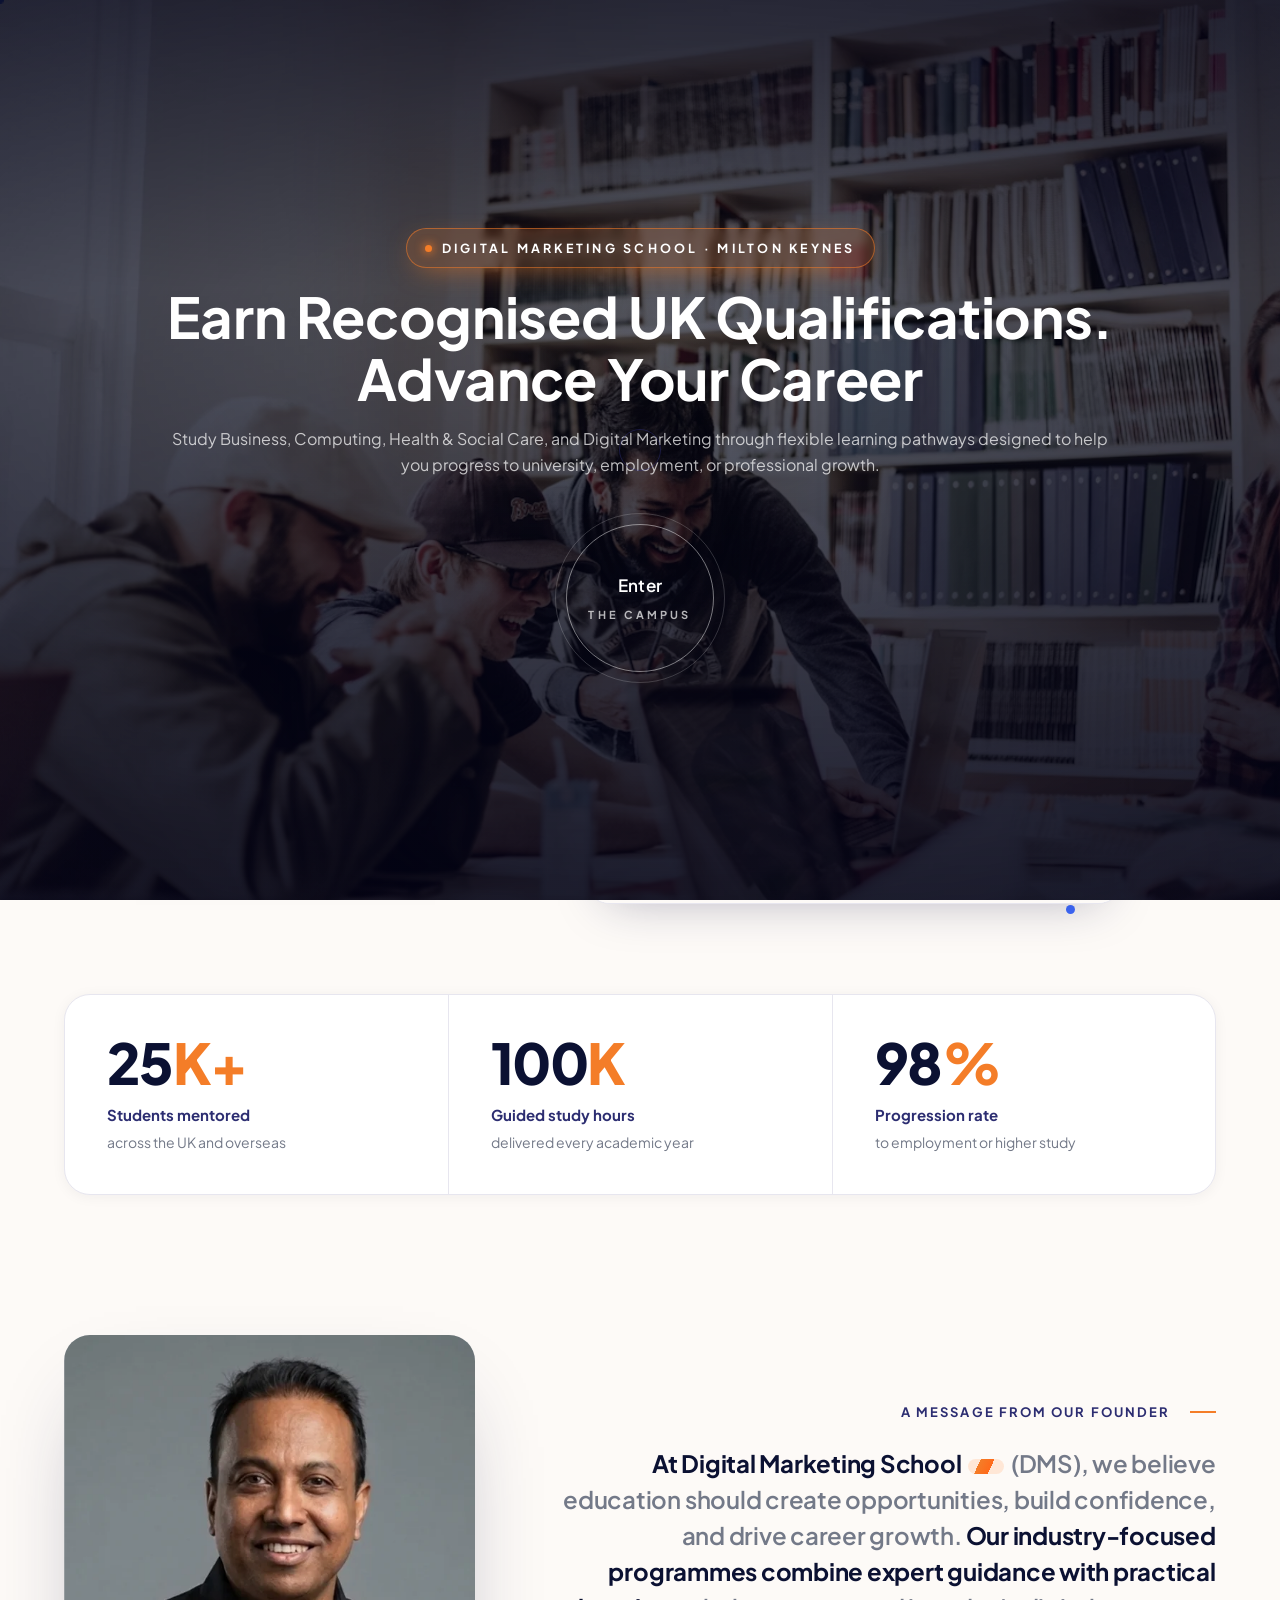
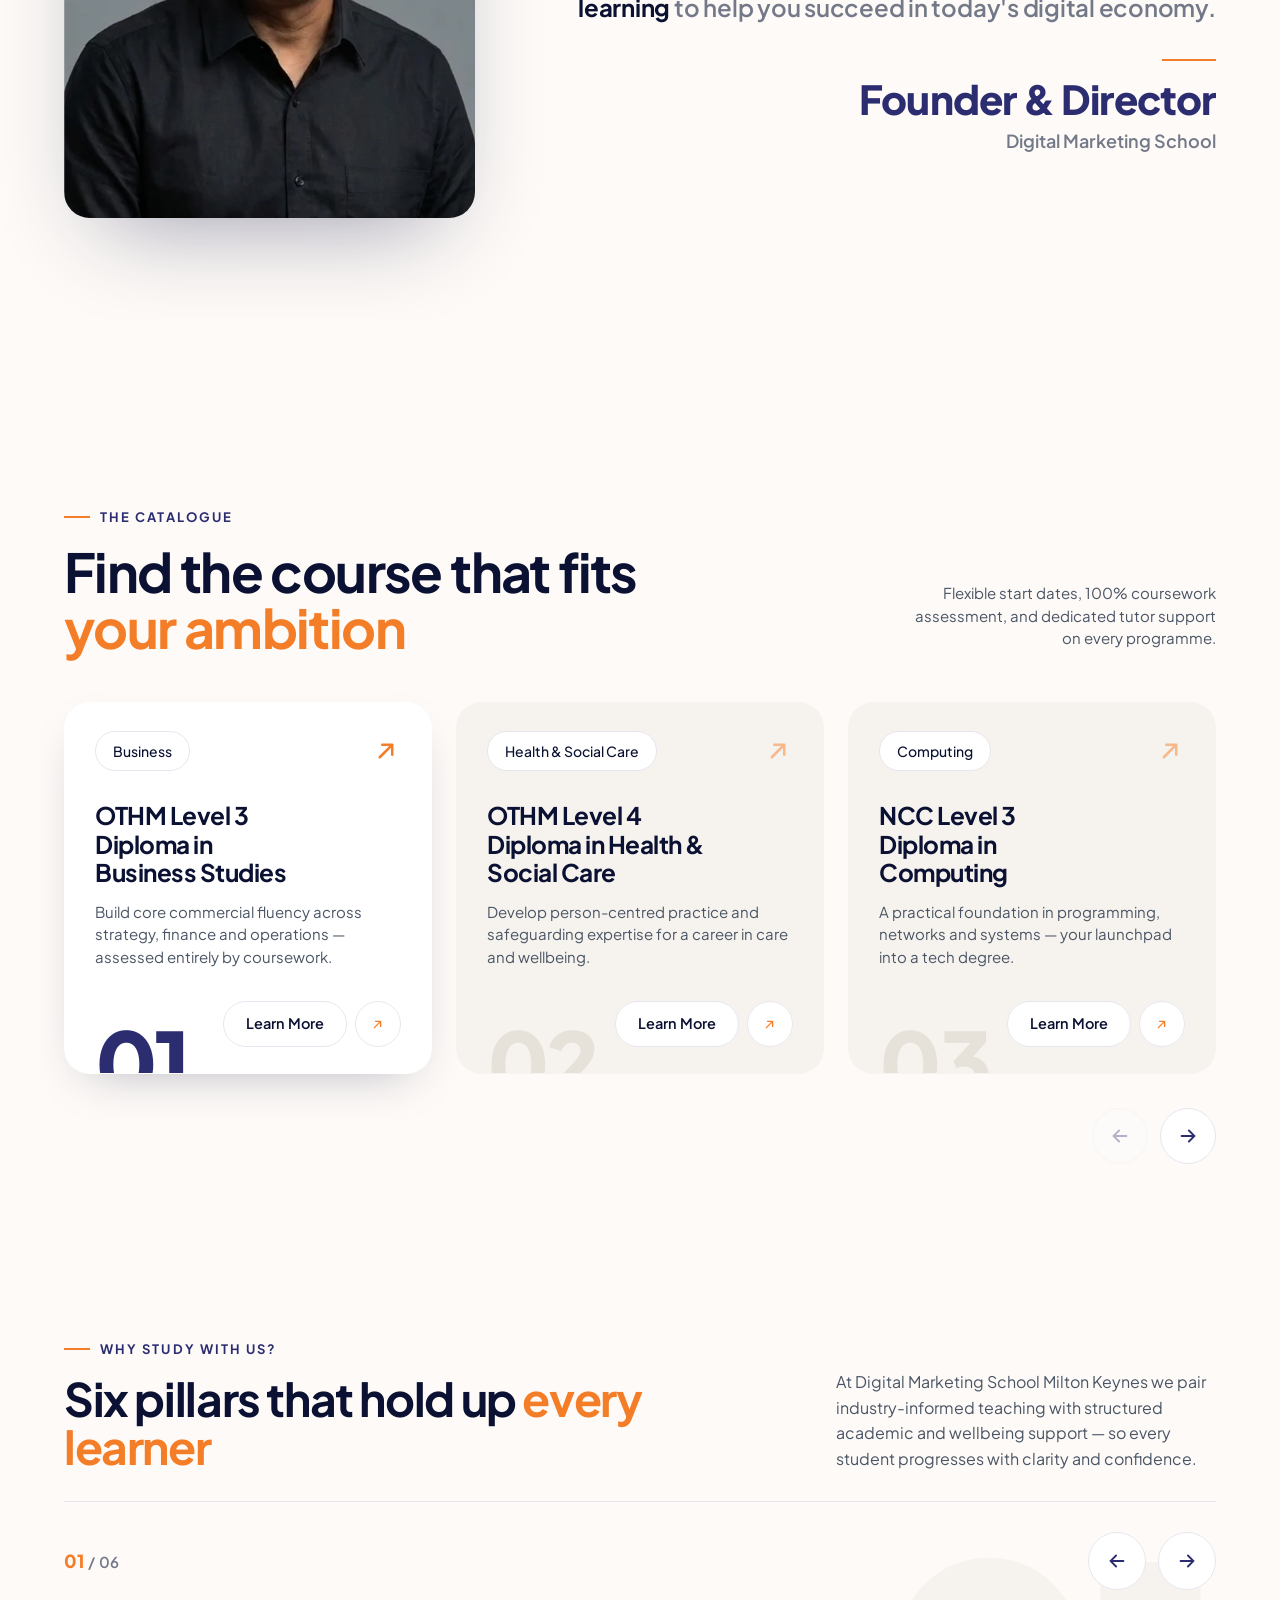
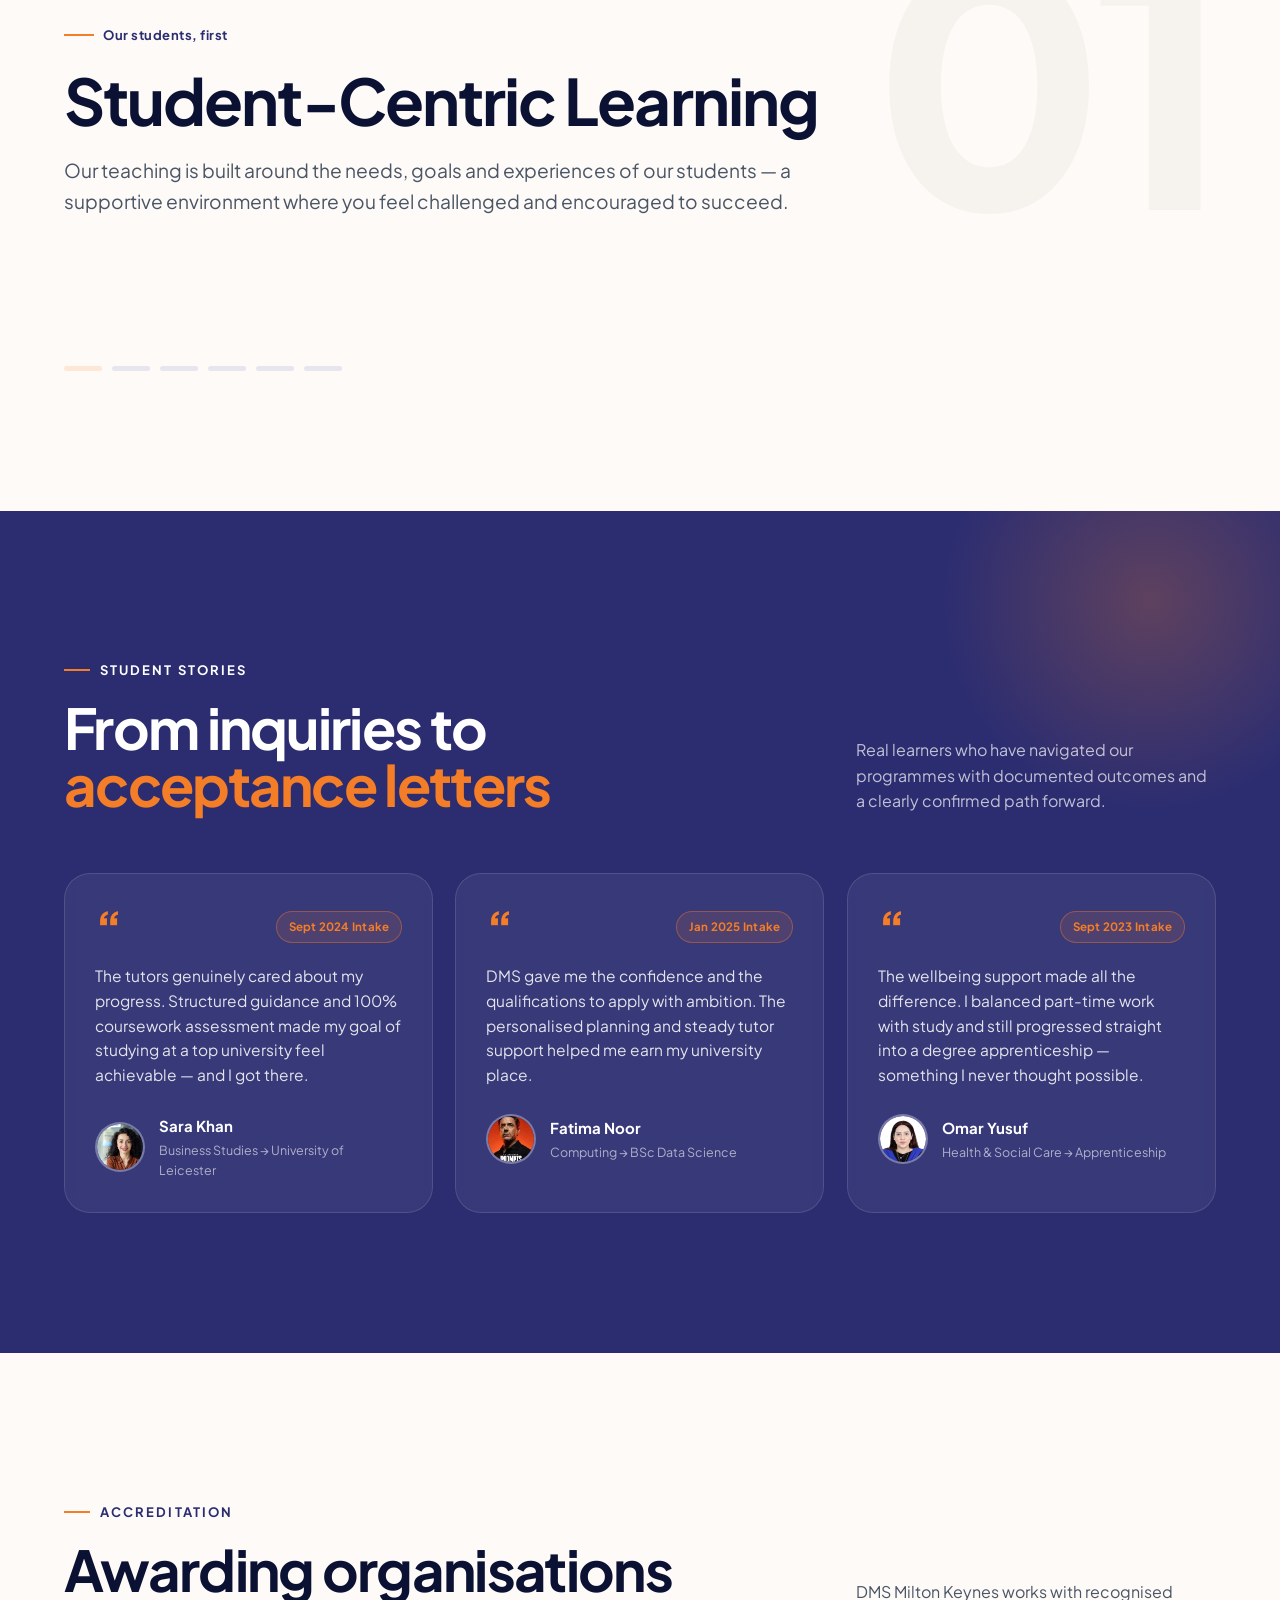
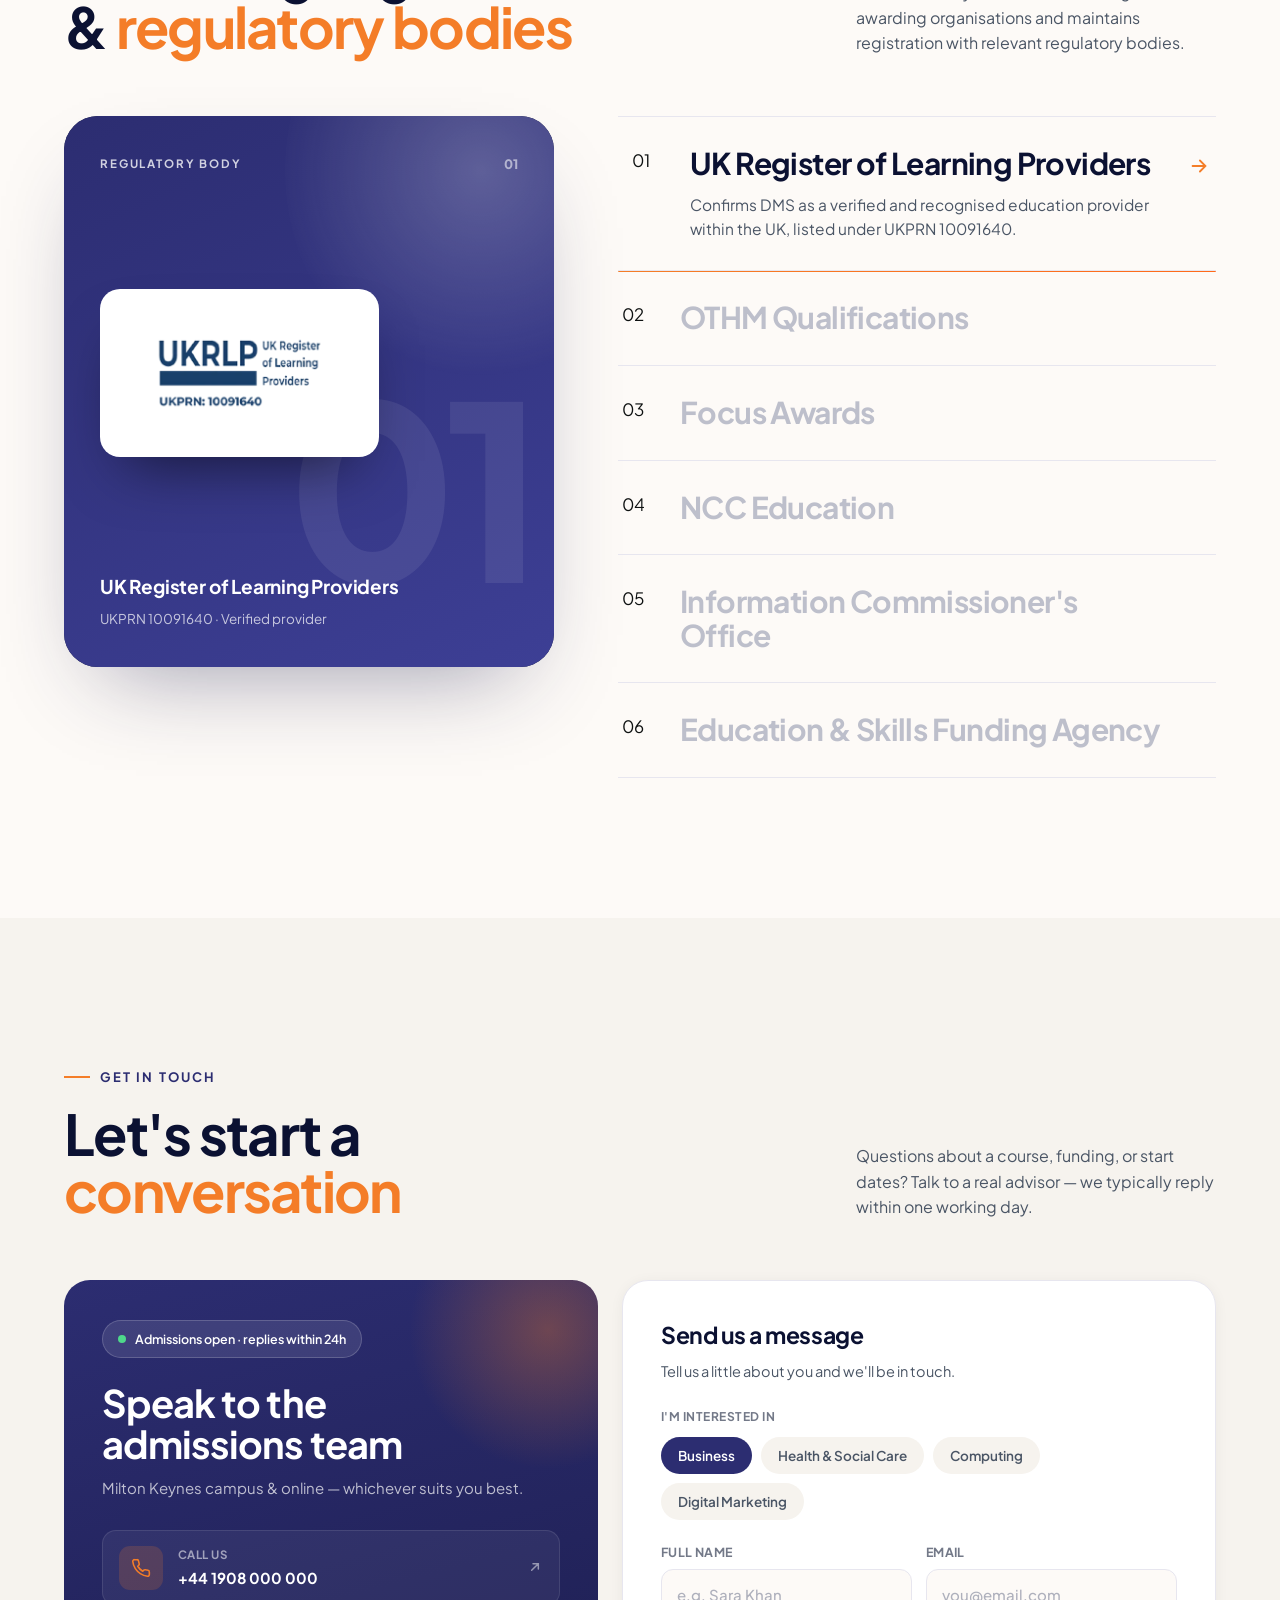
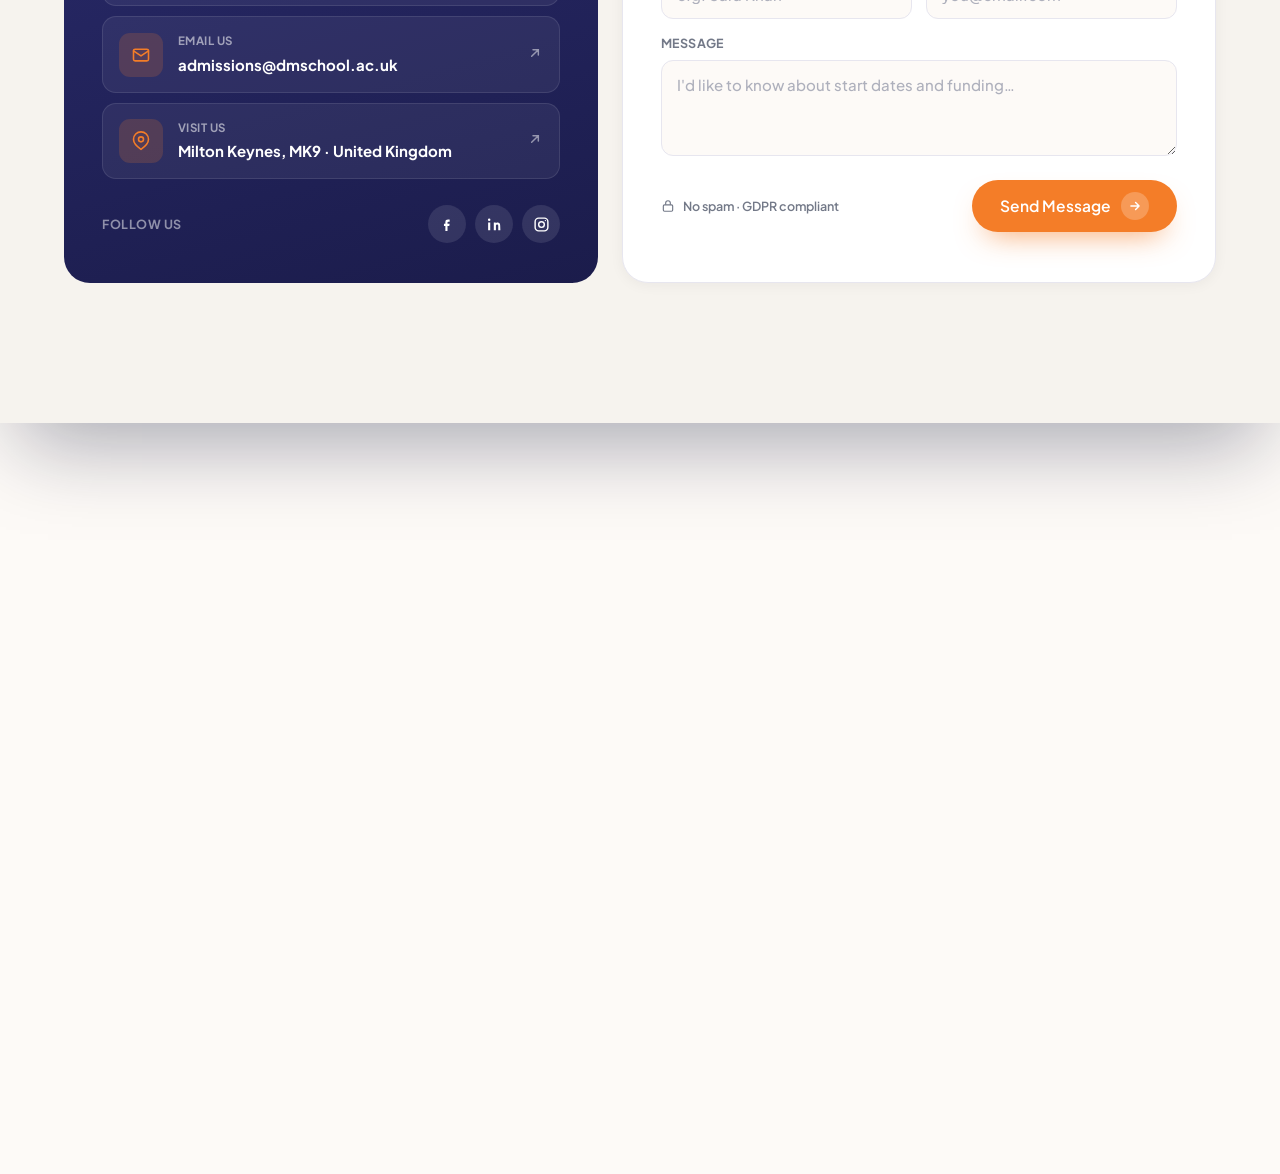
==== index.html @ 69fdca46 "Updated" ====
<!DOCTYPE html>
<html lang="en">
<head>
<meta charset="UTF-8" />
<meta name="viewport" content="width=device-width, initial-scale=1.0" />
<title>Digital Marketing School — Take the Next Step with Confidence</title>
<link rel="preconnect" href="https://fonts.googleapis.com" />
<link rel="preconnect" href="https://fonts.gstatic.com" crossorigin />
<link rel="stylesheet" href="styles.css" />
<link rel="stylesheet" href="sections.css" />
<link rel="stylesheet" href="reveal.css" />
<link rel="stylesheet" href="apply-modal.css" />
<script>
  /* Gate above-fold text so it doesn't flash before reveal.js wraps it */
  document.documentElement.classList.add('pre-anim');
  addEventListener('DOMContentLoaded', function () {
    setTimeout(function () { document.documentElement.classList.remove('pre-anim'); }, 2500);
  });
</script>
<!-- Resources referenced in JS (image-slot reads src via getAttribute) — lifted for the offline bundler -->
<meta name="ext-resource-dependency" content="assets/fig/photo-why.png" data-resource-id="photoWhy" />
<meta name="ext-resource-dependency" content="assets/fig/photo-testimonial.png" data-resource-id="photoTesti" />
<style>
  :root {
    --hero-img: url('assets/fig/photo-why.png');
    --ribbon-img: url('assets/fig/photo-course.png');
  }
</style>
</head>
<body>

<!-- ===================== INTRO GATE ===================== -->
<div id="gate">
  <video class="gate-video" id="gate-video" autoplay muted loop playsinline preload="auto" poster="assets/fig/photo-why.png">
    <source src="assets/hero-bg.mp4" type="video/mp4" />
  </video>
  <div class="gate-veil"></div>
  <div class="gate-inner">
    <div class="gate-kicker">Digital Marketing School · Milton Keynes</div>
    <h1 class="gate-title">Earn Recognised UK Qualifications.<br />Advance Your Career</h1>
    <p class="gate-sub">Study Business, Computing, Health &amp; Social Care, and Digital Marketing through flexible learning pathways designed to help you progress to university, employment, or professional growth.</p>
    <div class="gate-enter" id="gate-enter" data-cursor="Enter" data-cursor-variant="light">
      <div class="gate-ring"></div>
      <span>Enter<small>The Campus</small></span>
    </div>
  </div>
</div>

<!-- ===================== NAV ===================== -->
<nav class="nav">
  <div class="wrap nav-inner">
  <a class="brand" href="#top">
    <img class="brand-logo" src="assets/dms-logo.png" alt="Digital Marketing School" />
  </a>
  <div class="nav-links">
    <a class="nav-flip" href="#programmes"><span data-text="Study at DMS">Study at DMS</span></a>
    <a class="nav-flip" href="#why"><span data-text="Life at DMS">Life at DMS</span></a>
    <a class="nav-flip" href="#about"><span data-text="About Us">About Us</span></a>
    <a class="nav-flip" href="#get-in-touch"><span data-text="Contact">Contact</span></a>
    <div class="nav-more">
      <button class="nav-more-btn" id="nav-more-btn" aria-haspopup="true" aria-expanded="false">More <svg class="nm-chev" width="14" height="14" viewBox="0 0 24 24" fill="none" stroke="currentColor" stroke-width="2.2" stroke-linecap="round" stroke-linejoin="round"><path d="M6 9l6 6 6-6"/></svg></button>
      <div class="nav-dropdown" role="menu">
        <a href="#" role="menuitem">Blogs <span class="nd-arrow"><svg width="15" height="15" viewBox="0 0 24 24" fill="none" stroke="currentColor" stroke-width="2.2" stroke-linecap="round"><path d="M7 17 17 7M9 7h8v8"/></svg></span></a>
        <a href="#" role="menuitem">Alumni <span class="nd-arrow"><svg width="15" height="15" viewBox="0 0 24 24" fill="none" stroke="currentColor" stroke-width="2.2" stroke-linecap="round"><path d="M7 17 17 7M9 7h8v8"/></svg></span></a>
        <a href="#" role="menuitem">Events <span class="nd-arrow"><svg width="15" height="15" viewBox="0 0 24 24" fill="none" stroke="currentColor" stroke-width="2.2" stroke-linecap="round"><path d="M7 17 17 7M9 7h8v8"/></svg></span></a>
        <div class="nd-sep"></div>
        <a href="#" role="menuitem">Staff Portal <span class="nd-arrow"><svg width="15" height="15" viewBox="0 0 24 24" fill="none" stroke="currentColor" stroke-width="2.2" stroke-linecap="round"><path d="M7 17 17 7M9 7h8v8"/></svg></span></a>
        <a href="#" role="menuitem">Student Portal <span class="nd-arrow"><svg width="15" height="15" viewBox="0 0 24 24" fill="none" stroke="currentColor" stroke-width="2.2" stroke-linecap="round"><path d="M7 17 17 7M9 7h8v8"/></svg></span></a>
      </div>
    </div>
  </div>
  <div class="nav-right">
    <a class="nav-search" href="#" aria-label="Search" id="nav-search">
      <svg width="18" height="18" viewBox="0 0 24 24" fill="none" stroke="currentColor" stroke-width="2" stroke-linecap="round"><circle cx="11" cy="11" r="7"/><path d="M21 21l-4.3-4.3"/></svg>
    </a>
    <button type="button" class="btn nav-cta" id="open-apply" data-cursor="Apply" data-cursor-variant="orange"><span>Apply / Enquire</span></button>
  </div>
  </div>
</nav>

<!-- ===================== PAGE (lifts to reveal footer) ===================== -->
<div class="page-main" id="page-main">

<!-- ===================== HERO ===================== -->
<header class="hero" id="top">
  <div class="hero-bg" aria-hidden="true"></div>
  <div class="hero-bg-word">DMS</div>
  <div class="hero-dots">
    <i style="left:6%;top:18%;background:#F47D28"></i>
    <i style="left:14%;top:62%;background:#CECEFF"></i>
    <i style="left:48%;top:8%;background:#48D18A"></i>
    <i style="right:40%;top:74%;background:#EA3F48"></i>
    <i style="right:8%;top:30%;background:#F47D28"></i>
    <i style="right:18%;top:88%;background:#3F6BFF"></i>
    <i style="left:30%;top:40%;background:#AD40ED"></i>
  </div>
  <div class="wrap hero-grid">
    <!-- LEFT: media -->
    <div class="hero-visual reveal">
      <div class="hero-photo">
        <image-slot id="hero-photo" shape="rect" fit="cover" src="assets/fig/photo-why.png" placeholder="Drop a campus photo"></image-slot>
      </div>
      <div class="hero-float">
        <div class="hf-ic">£</div>
        <div><b>£23.6M</b><small>funded learning delivered</small></div>
      </div>
      <div class="hero-ribbon"></div>
      <div class="hero-rating">
        <div class="avatars">
          <i style="background-image:url('assets/fig/photo-testimonial.png')"></i>
          <i style="background:linear-gradient(135deg,#2C2D71,#5b5cc4)"></i>
          <i style="background:linear-gradient(135deg,#F47D28,#ffb27a)"></i>
          <i style="background:linear-gradient(135deg,#48D18A,#9be8c2)"></i>
        </div>
        <div class="divider"></div>
        <div>
          <div><span class="r-num">4.8</span> <span class="stars">★★★★★</span></div>
          <div class="r-sub">verified feedback on reviewhub.com</div>
        </div>
      </div>
    </div>

    <!-- RIGHT: content + multi-step lead capture -->
    <div class="hero-copy">
      <div class="hero-badge reveal">
        <span class="hb-pill">UKPRN 10091640</span>
        <span>UK Registered Provider · <b>OTHM &amp; NCC accredited</b></span>
      </div>
      <h1 class="reveal d1">Your <span class="hl-orange">Career Growth</span><br />&amp; Professional Success.</h1>
      <p class="hero-sub reveal d2">Tell us where you want to go — we'll build your route and send a tailored prospectus in under a minute.</p>

      <div class="lead reveal d3" id="lead">
        <div class="lead-head">
          <div class="lead-head-row">
            <span class="lead-eyebrow" id="lead-eyebrow">Start your application</span>
            <span class="lead-count"><b id="lead-cur">01</b> / 03</span>
          </div>
          <div class="lead-bar"><i id="lead-bar-fill"></i></div>
          <h3 class="lead-title" id="lead-title">What would you like to study?</h3>
        </div>

        <div class="lead-body">
          <!-- STEP 1 — interest -->
          <div class="lead-step active" data-step="0">
            <button class="lead-opt" data-value="Business Studies" data-cursor="Select"><span class="lo-label">Business Studies</span><span class="lo-arrow"><svg width="22" height="22" viewBox="0 0 24 24" fill="none" stroke="currentColor" stroke-width="2" stroke-linecap="round"><path d="M5 12h14M13 6l6 6-6 6"/></svg></span></button>
            <button class="lead-opt" data-value="Health &amp; Social Care" data-cursor="Select"><span class="lo-label">Health &amp; Social Care</span><span class="lo-arrow"><svg width="22" height="22" viewBox="0 0 24 24" fill="none" stroke="currentColor" stroke-width="2" stroke-linecap="round"><path d="M5 12h14M13 6l6 6-6 6"/></svg></span></button>
            <button class="lead-opt" data-value="Computing" data-cursor="Select"><span class="lo-label">Computing</span><span class="lo-arrow"><svg width="22" height="22" viewBox="0 0 24 24" fill="none" stroke="currentColor" stroke-width="2" stroke-linecap="round"><path d="M5 12h14M13 6l6 6-6 6"/></svg></span></button>
            <button class="lead-opt" data-value="Digital Marketing" data-cursor="Select"><span class="lo-label">Digital Marketing</span><span class="lo-arrow"><svg width="22" height="22" viewBox="0 0 24 24" fill="none" stroke="currentColor" stroke-width="2" stroke-linecap="round"><path d="M5 12h14M13 6l6 6-6 6"/></svg></span></button>
          </div>

          <!-- STEP 2 — level -->
          <div class="lead-step" data-step="1">
            <button class="lead-opt" data-value="Level 3 — Foundation" data-cursor="Select"><span class="lo-label">Level 3 <em>· Foundation</em></span><span class="lo-arrow"><svg width="22" height="22" viewBox="0 0 24 24" fill="none" stroke="currentColor" stroke-width="2" stroke-linecap="round"><path d="M5 12h14M13 6l6 6-6 6"/></svg></span></button>
            <button class="lead-opt" data-value="Level 4 — Certificate" data-cursor="Select"><span class="lo-label">Level 4 <em>· Certificate</em></span><span class="lo-arrow"><svg width="22" height="22" viewBox="0 0 24 24" fill="none" stroke="currentColor" stroke-width="2" stroke-linecap="round"><path d="M5 12h14M13 6l6 6-6 6"/></svg></span></button>
            <button class="lead-opt" data-value="Level 5 — Diploma" data-cursor="Select"><span class="lo-label">Level 5 <em>· Diploma</em></span><span class="lo-arrow"><svg width="22" height="22" viewBox="0 0 24 24" fill="none" stroke="currentColor" stroke-width="2" stroke-linecap="round"><path d="M5 12h14M13 6l6 6-6 6"/></svg></span></button>
            <button class="lead-opt" data-value="Not sure yet" data-cursor="Select"><span class="lo-label">Help me decide</span><span class="lo-arrow"><svg width="22" height="22" viewBox="0 0 24 24" fill="none" stroke="currentColor" stroke-width="2" stroke-linecap="round"><path d="M5 12h14M13 6l6 6-6 6"/></svg></span></button>
          </div>

          <!-- STEP 3 — details -->
          <div class="lead-step" data-step="2">
            <div class="lead-field">
              <label for="lead-name">Full name</label>
              <input id="lead-name" type="text" autocomplete="name" placeholder="e.g. Sara Khan" data-cursor="Type" />
            </div>
            <div class="lead-field">
              <label for="lead-email">Email address</label>
              <input id="lead-email" type="email" autocomplete="email" placeholder="you@email.com" data-cursor="Type" />
              <span class="lead-error" id="lead-error">Please enter a valid email address.</span>
            </div>
            <button class="btn btn-primary lead-submit" id="lead-submit" data-cursor="Send" data-cursor-variant="orange"><span>Get my prospectus <i class="btn-arrow"><svg width="14" height="14" viewBox="0 0 24 24" fill="none" stroke="currentColor" stroke-width="2.4" stroke-linecap="round" stroke-linejoin="round"><path d="M5 12h14M13 6l6 6-6 6"/></svg></i></span></button>
          </div>

          <!-- SUCCESS -->
          <div class="lead-step lead-done" data-step="3">
            <div class="lead-check"><svg width="30" height="30" viewBox="0 0 24 24" fill="none" stroke="currentColor" stroke-width="2.6" stroke-linecap="round" stroke-linejoin="round"><path d="M20 6 9 17l-5-5"/></svg></div>
            <h4>You're all set, <span id="lead-name-out">there</span>.</h4>
            <p id="lead-summary">Your prospectus is on its way. An admissions advisor will be in touch shortly.</p>
            <button class="lead-restart" id="lead-restart" data-cursor="Restart"><svg width="15" height="15" viewBox="0 0 24 24" fill="none" stroke="currentColor" stroke-width="2.2" stroke-linecap="round"><path d="M3 12a9 9 0 1 0 3-6.7M3 4v4h4"/></svg> Start over</button>
          </div>
        </div>

        <div class="lead-foot">
          <button class="lead-back" id="lead-back" data-cursor="Back"><svg width="15" height="15" viewBox="0 0 24 24" fill="none" stroke="currentColor" stroke-width="2.2" stroke-linecap="round"><path d="M19 12H5M11 6l-6 6 6 6"/></svg> Back</button>
          <span class="lead-trust"><svg width="13" height="13" viewBox="0 0 24 24" fill="none" stroke="currentColor" stroke-width="2"><rect x="4" y="10" width="16" height="11" rx="2"/><path d="M8 10V7a4 4 0 0 1 8 0v3"/></svg> No spam · GDPR compliant</span>
        </div>
      </div>
    </div>
  </div>
</header>

<!-- ===================== STATS ===================== -->
<section class="stats wrap">
  <div class="stats-inner reveal">
    <div class="stat">
      <div class="s-num">25<em>K+</em></div>
      <div class="s-label">Students mentored</div>
      <div class="s-desc">across the UK and overseas</div>
    </div>
    <div class="stat">
      <div class="s-num">100<em>K</em></div>
      <div class="s-label">Guided study hours</div>
      <div class="s-desc">delivered every academic year</div>
    </div>
    <div class="stat">
      <div class="s-num">98<em>%</em></div>
      <div class="s-label">Progression rate</div>
      <div class="s-desc">to employment or higher study</div>
    </div>
  </div>
</section>

<!-- ===================== FOUNDER ===================== -->
<section class="section founder" id="founder">
  <div class="wrap founder-grid">
    <div class="founder-media reveal">
      <div class="founder-photo">
        <image-slot id="founder-photo" shape="rect" fit="cover" placeholder="Drop founder photo"></image-slot>
      </div>
    </div>
    <div class="founder-copy">
      <div class="eyebrow reveal">A message from our founder</div>
      <p class="founder-quote reveal d1">At Digital Marketing School <span class="fq-ribbon" aria-hidden="true"></span> <span class="fq-mute">(DMS), we believe education should create opportunities, build confidence, and drive career growth.</span> Our industry-focused programmes combine expert guidance with practical learning <span class="fq-mute">to help you succeed in today's digital economy.</span></p>
      <div class="founder-sign reveal d2">
        <span class="fs-name">Founder &amp; Director</span>
        <span class="fs-org">Digital Marketing School</span>
      </div>
    </div>
  </div>
</section>

<!-- ===================== COURSES (was Our Advantages) ===================== -->
<section class="section advantages" id="programmes">
  <div class="wrap">
    <div class="adv-head reveal">
      <div>
        <div class="eyebrow">The Catalogue</div>
        <h2>Find the course that fits <em>your ambition</em></h2>
      </div>
      <p class="adv-sub">Flexible start dates, 100% coursework assessment, and dedicated tutor support on every programme.</p>
    </div>

    <div class="adv-viewport">
      <div class="adv-track" id="adv-track">
        <article class="adv-card featured" data-cursor="Explore">
          <div class="adv-top">
            <span class="adv-tag">Business</span>
            <span class="adv-arrow-tr"><svg width="30" height="30" viewBox="0 0 24 24" fill="none" stroke="currentColor" stroke-width="2" stroke-linecap="round" stroke-linejoin="round"><path d="M7 17 17 7M9 7h8v8"/></svg></span>
          </div>
          <h3 class="adv-title">OTHM Level 3 Diploma in Business Studies</h3>
          <p class="adv-desc">Build core commercial fluency across strategy, finance and operations — assessed entirely by coursework.</p>
          <div class="adv-bottom">
            <span class="adv-num">01</span>
            <a class="adv-btn" href="#"><span class="adv-btn-label">Learn More</span><span class="adv-btn-ic"><svg width="15" height="15" viewBox="0 0 24 24" fill="none" stroke="currentColor" stroke-width="2.2" stroke-linecap="round" stroke-linejoin="round"><path d="M7 17 17 7M9 7h8v8"/></svg></span></a>
          </div>
        </article>

        <article class="adv-card" data-cursor="Explore">
          <div class="adv-top">
            <span class="adv-tag">Health &amp; Social Care</span>
            <span class="adv-arrow-tr"><svg width="30" height="30" viewBox="0 0 24 24" fill="none" stroke="currentColor" stroke-width="2" stroke-linecap="round" stroke-linejoin="round"><path d="M7 17 17 7M9 7h8v8"/></svg></span>
          </div>
          <h3 class="adv-title">OTHM Level 4 Diploma in Health &amp; Social Care</h3>
          <p class="adv-desc">Develop person-centred practice and safeguarding expertise for a career in care and wellbeing.</p>
          <div class="adv-bottom">
            <span class="adv-num">02</span>
            <a class="adv-btn" href="#"><span class="adv-btn-label">Learn More</span><span class="adv-btn-ic"><svg width="15" height="15" viewBox="0 0 24 24" fill="none" stroke="currentColor" stroke-width="2.2" stroke-linecap="round" stroke-linejoin="round"><path d="M7 17 17 7M9 7h8v8"/></svg></span></a>
          </div>
        </article>

        <article class="adv-card" data-cursor="Explore">
          <div class="adv-top">
            <span class="adv-tag">Computing</span>
            <span class="adv-arrow-tr"><svg width="30" height="30" viewBox="0 0 24 24" fill="none" stroke="currentColor" stroke-width="2" stroke-linecap="round" stroke-linejoin="round"><path d="M7 17 17 7M9 7h8v8"/></svg></span>
          </div>
          <h3 class="adv-title">NCC Level 3 Diploma in Computing</h3>
          <p class="adv-desc">A practical foundation in programming, networks and systems — your launchpad into a tech degree.</p>
          <div class="adv-bottom">
            <span class="adv-num">03</span>
            <a class="adv-btn" href="#"><span class="adv-btn-label">Learn More</span><span class="adv-btn-ic"><svg width="15" height="15" viewBox="0 0 24 24" fill="none" stroke="currentColor" stroke-width="2.2" stroke-linecap="round" stroke-linejoin="round"><path d="M7 17 17 7M9 7h8v8"/></svg></span></a>
          </div>
        </article>

        <article class="adv-card" data-cursor="Explore">
          <div class="adv-top">
            <span class="adv-tag">Digital Marketing</span>
            <span class="adv-arrow-tr"><svg width="30" height="30" viewBox="0 0 24 24" fill="none" stroke="currentColor" stroke-width="2" stroke-linecap="round" stroke-linejoin="round"><path d="M7 17 17 7M9 7h8v8"/></svg></span>
          </div>
          <h3 class="adv-title">OTHM Level 4 Diploma in Digital Marketing</h3>
          <p class="adv-desc">Master modern marketing — SEO, social, analytics and campaigns that convert and grow brands.</p>
          <div class="adv-bottom">
            <span class="adv-num">04</span>
            <a class="adv-btn" href="#"><span class="adv-btn-label">Learn More</span><span class="adv-btn-ic"><svg width="15" height="15" viewBox="0 0 24 24" fill="none" stroke="currentColor" stroke-width="2.2" stroke-linecap="round" stroke-linejoin="round"><path d="M7 17 17 7M9 7h8v8"/></svg></span></a>
          </div>
        </article>

        <article class="adv-card" data-cursor="Explore">
          <div class="adv-top">
            <span class="adv-tag">Business</span>
            <span class="adv-arrow-tr"><svg width="30" height="30" viewBox="0 0 24 24" fill="none" stroke="currentColor" stroke-width="2" stroke-linecap="round" stroke-linejoin="round"><path d="M7 17 17 7M9 7h8v8"/></svg></span>
          </div>
          <h3 class="adv-title">OTHM Level 5 Diploma in Business Management</h3>
          <p class="adv-desc">Step up to leadership — strategy, operations and people management for senior roles.</p>
          <div class="adv-bottom">
            <span class="adv-num">05</span>
            <a class="adv-btn" href="#"><span class="adv-btn-label">Learn More</span><span class="adv-btn-ic"><svg width="15" height="15" viewBox="0 0 24 24" fill="none" stroke="currentColor" stroke-width="2.2" stroke-linecap="round" stroke-linejoin="round"><path d="M7 17 17 7M9 7h8v8"/></svg></span></a>
          </div>
        </article>
      </div>
    </div>

    <div class="adv-nav reveal">
      <button class="adv-navbtn" id="adv-prev" aria-label="Previous courses" data-cursor="Prev" disabled><svg width="22" height="22" viewBox="0 0 24 24" fill="none" stroke="currentColor" stroke-width="2" stroke-linecap="round"><path d="M19 12H5M11 6l-6 6 6 6"/></svg></button>
      <button class="adv-navbtn" id="adv-next" aria-label="More courses" data-cursor="Next"><svg width="22" height="22" viewBox="0 0 24 24" fill="none" stroke="currentColor" stroke-width="2" stroke-linecap="round"><path d="M5 12h14M13 6l6 6-6 6"/></svg></button>
    </div>
  </div>
</section>

<!-- ===================== WHY (testimonial-style slider) ===================== -->
<section class="section why" id="why">
  <div class="wrap">
    <div class="why-head reveal">
      <div>
        <div class="eyebrow">Why Study With Us?</div>
        <h2>Six pillars that hold up <em>every learner</em></h2>
      </div>
      <p>At Digital Marketing School Milton Keynes we pair industry-informed teaching with structured academic and wellbeing support — so every student progresses with clarity and confidence.</p>
    </div>

    <div class="why-stage reveal" id="why-stage" tabindex="0">
      <span class="why-bg-no" id="why-bg-no" aria-hidden="true">01</span>

      <div class="why-stage-top">
        <span class="why-count"><b id="why-cur">01</b> <i>/ 06</i></span>
        <div class="why-nav">
          <button class="why-arrow" id="why-prev" aria-label="Previous" data-cursor="Prev"><svg width="22" height="22" viewBox="0 0 24 24" fill="none" stroke="currentColor" stroke-width="2" stroke-linecap="round"><path d="M19 12H5M11 6l-6 6 6 6"/></svg></button>
          <button class="why-arrow" id="why-next" aria-label="Next" data-cursor="Next"><svg width="22" height="22" viewBox="0 0 24 24" fill="none" stroke="currentColor" stroke-width="2" stroke-linecap="round"><path d="M5 12h14M13 6l6 6-6 6"/></svg></button>
        </div>
      </div>

      <div class="why-slides" id="why-slides">
        <article class="why-slide active" data-i="0">
          <span class="ws-tag">Our students, first</span>
          <h3 class="ws-quote">Student-Centric Learning</h3>
          <p class="ws-text">Our teaching is built around the needs, goals and experiences of our students — a supportive environment where you feel challenged and encouraged to succeed.</p>
        </article>
        <article class="why-slide" data-i="1">
          <span class="ws-tag">Built around your life</span>
          <h3 class="ws-quote">Flexible &amp; Accessible Education</h3>
          <p class="ws-text">We know students balance study with work, family and other commitments. Flexible learning options and personalised support help you keep moving forward.</p>
        </article>
        <article class="why-slide" data-i="2">
          <span class="ws-tag">Always supported</span>
          <h3 class="ws-quote">Dedicated Support &amp; Wellbeing</h3>
          <p class="ws-text">Comprehensive academic, pastoral and professional support runs through the whole student lifecycle — from your first enquiry to progression.</p>
        </article>
        <article class="why-slide" data-i="3">
          <span class="ws-tag">Industry-relevant</span>
          <h3 class="ws-quote">Market-Oriented Curriculum</h3>
          <p class="ws-text">Courses are designed to reflect current market needs, helping you develop relevant knowledge and practical, job-ready skills employers value.</p>
        </article>
        <article class="why-slide" data-i="4">
          <span class="ws-tag">Job-ready</span>
          <h3 class="ws-quote">Career-Focused Curriculum</h3>
          <p class="ws-text">Everything we teach supports progression into real-world roles — so you feel confident and genuinely prepared for the opportunities ahead.</p>
        </article>
        <article class="why-slide" data-i="5">
          <span class="ws-tag">One-to-one</span>
          <h3 class="ws-quote">Personalised &amp; Holistic Learning</h3>
          <p class="ws-text">Lecturers take time to understand your goals, strengths and learning needs — providing tailored feedback and one-to-one guidance throughout.</p>
        </article>
      </div>

      <div class="why-dots" id="why-dots">
        <button class="why-dot active" data-i="0" aria-label="Pillar 1" data-cursor="Go"></button>
        <button class="why-dot" data-i="1" aria-label="Pillar 2" data-cursor="Go"></button>
        <button class="why-dot" data-i="2" aria-label="Pillar 3" data-cursor="Go"></button>
        <button class="why-dot" data-i="3" aria-label="Pillar 4" data-cursor="Go"></button>
        <button class="why-dot" data-i="4" aria-label="Pillar 5" data-cursor="Go"></button>
        <button class="why-dot" data-i="5" aria-label="Pillar 6" data-cursor="Go"></button>
      </div>
    </div>
  </div>
</section>

<!-- ===================== TESTIMONIALS ===================== -->
<section class="section testi" id="about">
  <div class="testi-deco"></div>
  <div class="wrap">
    <div class="sec-head reveal">
      <div>
        <div class="eyebrow" style="color:#fff">Student Stories</div>
        <h2 style="margin-top:18px">From inquiries to <em>acceptance letters</em></h2>
      </div>
      <p>Real learners who have navigated our programmes with documented outcomes and a clearly confirmed path forward.</p>
    </div>
    <div class="testi-grid">
      <article class="testi-card reveal" data-cursor="Read" data-cursor-variant="light">
        <div class="testi-top">
          <div class="testi-quote">&ldquo;</div>
          <span class="cls">Sept 2024 Intake</span>
        </div>
        <p>The tutors genuinely cared about my progress. Structured guidance and 100% coursework assessment made my goal of studying at a top university feel achievable — and I got there.</p>
        <div class="testi-foot">
          <image-slot id="testi-1" class="av" shape="circle" fit="cover" src="assets/fig/photo-testimonial.png" placeholder="Add photo"></image-slot>
          <div class="tf-id"><b>Sara Khan</b><small>Business Studies → University of Leicester</small></div>
        </div>
      </article>
      <article class="testi-card reveal d1" data-cursor="Read" data-cursor-variant="light">
        <div class="testi-top">
          <div class="testi-quote">&ldquo;</div>
          <span class="cls">Jan 2025 Intake</span>
        </div>
        <p>DMS gave me the confidence and the qualifications to apply with ambition. The personalised planning and steady tutor support helped me earn my university place.</p>
        <div class="testi-foot">
          <image-slot id="testi-2" class="av" shape="circle" fit="cover" placeholder="Add photo"></image-slot>
          <div class="tf-id"><b>Fatima Noor</b><small>Computing → BSc Data Science</small></div>
        </div>
      </article>
      <article class="testi-card reveal d2" data-cursor="Read" data-cursor-variant="light">
        <div class="testi-top">
          <div class="testi-quote">&ldquo;</div>
          <span class="cls">Sept 2023 Intake</span>
        </div>
        <p>The wellbeing support made all the difference. I balanced part-time work with study and still progressed straight into a degree apprenticeship — something I never thought possible.</p>
        <div class="testi-foot">
          <image-slot id="testi-3" class="av" shape="circle" fit="cover" placeholder="Add photo"></image-slot>
          <div class="tf-id"><b>Omar Yusuf</b><small>Health &amp; Social Care → Apprenticeship</small></div>
        </div>
      </article>
    </div>
  </div>
</section>

<!-- ===================== AWARDING BODIES (scroll-spy) ===================== -->
<section class="section awards" id="accreditation">
  <div class="wrap">
    <div class="sec-head reveal">
      <div>
        <div class="eyebrow">Accreditation</div>
        <h2 style="margin-top:18px">Awarding organisations &amp; <em>regulatory bodies</em></h2>
      </div>
      <p>DMS Milton Keynes works with recognised awarding organisations and maintains registration with relevant regulatory bodies.</p>
    </div>

    <div class="awards-grid">
      <!-- LEFT: sticky media that swaps with the active body -->
      <div class="awards-media">
        <div class="awards-stage">
          <div class="aw-panel active" data-i="0" style="--pa:#2C2D71;--pb:#3d3f95">
            <div class="awp-top"><span class="awp-kind">Regulatory body</span><span class="awp-no">01</span></div>
            <span class="awp-bigno" aria-hidden="true">01</span>
            <div class="awp-logo"><img src="assets/logos/ukrlp.png" alt="UK Register of Learning Providers" /></div>
            <div class="awp-foot"><b>UK Register of Learning Providers</b><span>UKPRN 10091640 · Verified provider</span></div>
            <div class="awp-glow"></div>
          </div>
          <div class="aw-panel" data-i="1" style="--pa:#F47D28;--pb:#ff9d54">
            <div class="awp-top"><span class="awp-kind">Awarding organisation</span><span class="awp-no">02</span></div>
            <span class="awp-bigno" aria-hidden="true">02</span>
            <div class="awp-logo"><img src="assets/logos/othm.png" alt="OTHM Qualifications" /></div>
            <div class="awp-foot"><b>OTHM Qualifications</b><span>Ofqual regulated · Partner since 2023</span></div>
            <div class="awp-glow"></div>
          </div>
          <div class="aw-panel" data-i="2" style="--pa:#1B1C4B;--pb:#34357a">
            <div class="awp-top"><span class="awp-kind">Awarding organisation</span><span class="awp-no">03</span></div>
            <span class="awp-bigno" aria-hidden="true">03</span>
            <div class="awp-logo"><img src="assets/logos/focus-awards.png" alt="Focus Awards" /></div>
            <div class="awp-foot"><b>Focus Awards</b><span>Ofqual regulated · Vocational &amp; academic</span></div>
            <div class="awp-glow"></div>
          </div>
          <div class="aw-panel" data-i="3" style="--pa:#2C2D71;--pb:#5b5cc4">
            <div class="awp-top"><span class="awp-kind">Awarding body</span><span class="awp-no">04</span></div>
            <span class="awp-bigno" aria-hidden="true">04</span>
            <div class="awp-logo awp-logo--text"><span class="ncc">NCC<em>Education</em></span></div>
            <div class="awp-foot"><b>NCC Education</b><span>Global progression · Partner since 2024</span></div>
            <div class="awp-glow"></div>
          </div>
          <div class="aw-panel" data-i="4" style="--pa:#0B1132;--pb:#2a2f63">
            <div class="awp-top"><span class="awp-kind">Regulatory body</span><span class="awp-no">05</span></div>
            <span class="awp-bigno" aria-hidden="true">05</span>
            <div class="awp-logo"><img src="assets/logos/ico.png" alt="Information Commissioner's Office" /></div>
            <div class="awp-foot"><b>Information Commissioner's Office</b><span>ICO registered · Data protection</span></div>
            <div class="awp-glow"></div>
          </div>
          <div class="aw-panel" data-i="5" style="--pa:#F47D28;--pb:#EA3F48">
            <div class="awp-top"><span class="awp-kind">Government agency</span><span class="awp-no">06</span></div>
            <span class="awp-bigno" aria-hidden="true">06</span>
            <div class="awp-logo"><img src="assets/logos/esfa.png" alt="Education &amp; Skills Funding Agency" /></div>
            <div class="awp-foot"><b>Education &amp; Skills Funding Agency</b><span>Funded provision · Post-16 compliance</span></div>
            <div class="awp-glow"></div>
          </div>
        </div>
      </div>

      <!-- RIGHT: list that auto-advances -->
      <div class="awards-list" id="awards-list">
        <a class="aw-item active" data-i="0" href="https://www.ukrlp.co.uk" target="_blank" rel="noopener" data-cursor="Visit">
          <span class="ai-no">01</span>
          <span class="ai-main"><span class="ai-name">UK Register of Learning Providers</span><span class="ai-desc">Confirms DMS as a verified and recognised education provider within the UK, listed under UKPRN 10091640.</span></span>
          <span class="ai-arrow"><svg width="22" height="22" viewBox="0 0 24 24" fill="none" stroke="currentColor" stroke-width="2" stroke-linecap="round"><path d="M5 12h14M13 6l6 6-6 6"/></svg></span>
          <span class="ai-line"><i></i></span>
        </a>
        <a class="aw-item" data-i="1" href="https://www.othm.org.uk" target="_blank" rel="noopener" data-cursor="Visit">
          <span class="ai-no">02</span>
          <span class="ai-main"><span class="ai-name">OTHM Qualifications</span><span class="ai-desc">A regulated awarding organisation delivering nationally recognised qualifications with clear progression pathways.</span></span>
          <span class="ai-arrow"><svg width="22" height="22" viewBox="0 0 24 24" fill="none" stroke="currentColor" stroke-width="2" stroke-linecap="round"><path d="M5 12h14M13 6l6 6-6 6"/></svg></span>
          <span class="ai-line"><i></i></span>
        </a>
        <a class="aw-item" data-i="2" href="https://focusawards.org.uk" target="_blank" rel="noopener" data-cursor="Visit">
          <span class="ai-no">03</span>
          <span class="ai-main"><span class="ai-name">Focus Awards</span><span class="ai-desc">An Ofqual-regulated awarding organisation delivering vocational and academic qualifications to industry standards.</span></span>
          <span class="ai-arrow"><svg width="22" height="22" viewBox="0 0 24 24" fill="none" stroke="currentColor" stroke-width="2" stroke-linecap="round"><path d="M5 12h14M13 6l6 6-6 6"/></svg></span>
          <span class="ai-line"><i></i></span>
        </a>
        <a class="aw-item" data-i="3" href="https://www.nccedu.com" target="_blank" rel="noopener" data-cursor="Visit">
          <span class="ai-no">04</span>
          <span class="ai-main"><span class="ai-name">NCC Education</span><span class="ai-desc">An internationally recognised awarding body with progression routes to UK and overseas universities.</span></span>
          <span class="ai-arrow"><svg width="22" height="22" viewBox="0 0 24 24" fill="none" stroke="currentColor" stroke-width="2" stroke-linecap="round"><path d="M5 12h14M13 6l6 6-6 6"/></svg></span>
          <span class="ai-line"><i></i></span>
        </a>
        <a class="aw-item" data-i="4" href="https://ico.org.uk" target="_blank" rel="noopener" data-cursor="Visit">
          <span class="ai-no">05</span>
          <span class="ai-main"><span class="ai-name">Information Commissioner's Office</span><span class="ai-desc">Registered with the UK's independent authority for data protection and privacy compliance.</span></span>
          <span class="ai-arrow"><svg width="22" height="22" viewBox="0 0 24 24" fill="none" stroke="currentColor" stroke-width="2" stroke-linecap="round"><path d="M5 12h14M13 6l6 6-6 6"/></svg></span>
          <span class="ai-line"><i></i></span>
        </a>
        <a class="aw-item" data-i="5" href="https://www.gov.uk/government/organisations/education-and-skills-funding-agency" target="_blank" rel="noopener" data-cursor="Visit">
          <span class="ai-no">06</span>
          <span class="ai-main"><span class="ai-name">Education &amp; Skills Funding Agency</span><span class="ai-desc">A government agency overseeing funding and compliance for post-16 education and training in England.</span></span>
          <span class="ai-arrow"><svg width="22" height="22" viewBox="0 0 24 24" fill="none" stroke="currentColor" stroke-width="2" stroke-linecap="round"><path d="M5 12h14M13 6l6 6-6 6"/></svg></span>
          <span class="ai-line"><i></i></span>
        </a>
      </div>
    </div>
  </div>
</section>

<!-- ===================== GET IN TOUCH ===================== -->
<section class="section contact-sec" id="get-in-touch">
  <div class="wrap">
    <div class="sec-head reveal">
      <div>
        <div class="eyebrow">Get in Touch</div>
        <h2 style="margin-top:18px">Let's start a <em>conversation</em></h2>
      </div>
      <p>Questions about a course, funding, or start dates? Talk to a real advisor — we typically reply within one working day.</p>
    </div>

    <div class="contact-grid">
      <!-- LEFT: info panel -->
      <aside class="contact-aside reveal">
        <div class="ca-glow"></div>
        <div class="ca-live"><span class="ca-dot"></span> Admissions open · replies within 24h</div>
        <h3 class="ca-title">Speak to the<br />admissions team</h3>
        <p class="ca-sub">Milton Keynes campus &amp; online — whichever suits you best.</p>

        <div class="ca-channels">
          <a class="ca-channel" href="tel:+441908000000" data-cursor="Call">
            <span class="cc-ic"><svg width="20" height="20" viewBox="0 0 24 24" fill="none" stroke="currentColor" stroke-width="1.9" stroke-linecap="round" stroke-linejoin="round"><path d="M22 16.9v3a2 2 0 0 1-2.2 2 19.8 19.8 0 0 1-8.6-3.1 19.5 19.5 0 0 1-6-6 19.8 19.8 0 0 1-3.1-8.7A2 2 0 0 1 4.1 2h3a2 2 0 0 1 2 1.7c.1 1 .4 1.9.7 2.8a2 2 0 0 1-.5 2.1L8.1 9.9a16 16 0 0 0 6 6l1.3-1.3a2 2 0 0 1 2.1-.4c.9.3 1.8.5 2.8.6a2 2 0 0 1 1.7 2.1Z"/></svg></span>
            <span class="cc-tx"><small>Call us</small><b>+44 1908 000 000</b></span>
            <span class="cc-go"><svg width="16" height="16" viewBox="0 0 24 24" fill="none" stroke="currentColor" stroke-width="2.2" stroke-linecap="round"><path d="M7 17 17 7M9 7h8v8"/></svg></span>
          </a>
          <a class="ca-channel" href="mailto:admissions@dmschool.ac.uk" data-cursor="Email">
            <span class="cc-ic"><svg width="20" height="20" viewBox="0 0 24 24" fill="none" stroke="currentColor" stroke-width="1.9" stroke-linecap="round" stroke-linejoin="round"><rect x="3" y="5" width="18" height="14" rx="2"/><path d="m3 7 9 6 9-6"/></svg></span>
            <span class="cc-tx"><small>Email us</small><b>admissions@dmschool.ac.uk</b></span>
            <span class="cc-go"><svg width="16" height="16" viewBox="0 0 24 24" fill="none" stroke="currentColor" stroke-width="2.2" stroke-linecap="round"><path d="M7 17 17 7M9 7h8v8"/></svg></span>
          </a>
          <a class="ca-channel" href="#" data-cursor="Map">
            <span class="cc-ic"><svg width="20" height="20" viewBox="0 0 24 24" fill="none" stroke="currentColor" stroke-width="1.9" stroke-linecap="round" stroke-linejoin="round"><path d="M21 10c0 6-9 12-9 12s-9-6-9-12a9 9 0 0 1 18 0Z"/><circle cx="12" cy="10" r="3"/></svg></span>
            <span class="cc-tx"><small>Visit us</small><b>Milton Keynes, MK9 · United Kingdom</b></span>
            <span class="cc-go"><svg width="16" height="16" viewBox="0 0 24 24" fill="none" stroke="currentColor" stroke-width="2.2" stroke-linecap="round"><path d="M7 17 17 7M9 7h8v8"/></svg></span>
          </a>
        </div>

        <div class="ca-foot">
          <span>Follow us</span>
          <div class="ca-social">
            <a href="#" data-cursor="Follow" data-cursor-variant="light" aria-label="Facebook"><svg width="17" height="17" viewBox="0 0 24 24" fill="currentColor"><path d="M15 8h-2c-.6 0-1 .4-1 1v2h3l-.5 3H12v7H9v-7H7v-3h2V8.5C9 6 10.5 5 12.8 5H15z"/></svg></a>
            <a href="#" data-cursor="Follow" data-cursor-variant="light" aria-label="LinkedIn"><svg width="17" height="17" viewBox="0 0 24 24" fill="currentColor"><path d="M6 9H3v11h3zM4.5 3.5A1.7 1.7 0 1 0 4.5 7a1.7 1.7 0 0 0 0-3.5zM20 13c0-2.6-1.4-4-3.6-4-1.4 0-2.2.6-2.6 1.3V9H11v11h3v-6c0-1.2.6-2 1.7-2s1.6.8 1.6 2v6h3z"/></svg></a>
            <a href="#" data-cursor="Follow" data-cursor-variant="light" aria-label="Instagram"><svg width="17" height="17" viewBox="0 0 24 24" fill="none" stroke="currentColor" stroke-width="2"><rect x="3" y="3" width="18" height="18" rx="5"/><circle cx="12" cy="12" r="4"/><circle cx="17.5" cy="6.5" r="1" fill="currentColor" stroke="none"/></svg></a>
          </div>
        </div>
      </aside>

      <!-- RIGHT: form -->
      <form class="contact-form reveal d1" id="contact-form" novalidate>
        <div class="cf-head">
          <h3>Send us a message</h3>
          <p>Tell us a little about you and we'll be in touch.</p>
        </div>
        <div class="cf-chips" role="group" aria-label="I'm interested in">
          <span class="cf-chips-label">I'm interested in</span>
          <div class="cf-chip-row">
            <button type="button" class="cf-chip active" data-cursor="Pick">Business</button>
            <button type="button" class="cf-chip" data-cursor="Pick">Health &amp; Social Care</button>
            <button type="button" class="cf-chip" data-cursor="Pick">Computing</button>
            <button type="button" class="cf-chip" data-cursor="Pick">Digital Marketing</button>
          </div>
        </div>
        <div class="cf-2col">
          <label class="cf-field">Full name<input type="text" name="name" placeholder="e.g. Sara Khan" autocomplete="name" required data-cursor="Type" /></label>
          <label class="cf-field">Email<input type="email" name="email" placeholder="you@email.com" autocomplete="email" required data-cursor="Type" /></label>
        </div>
        <label class="cf-field">Message<textarea name="message" rows="3" placeholder="I'd like to know about start dates and funding…" data-cursor="Type"></textarea></label>
        <div class="cf-bottom">
          <span class="cf-trust"><svg width="14" height="14" viewBox="0 0 24 24" fill="none" stroke="currentColor" stroke-width="2"><rect x="4" y="10" width="16" height="11" rx="2"/><path d="M8 10V7a4 4 0 0 1 8 0v3"/></svg> No spam · GDPR compliant</span>
          <button type="submit" class="btn btn-primary cf-send" data-cursor="Send" data-cursor-variant="orange"><span>Send Message <i class="btn-arrow"><svg width="14" height="14" viewBox="0 0 24 24" fill="none" stroke="currentColor" stroke-width="2.4" stroke-linecap="round" stroke-linejoin="round"><path d="M5 12h14M13 6l6 6-6 6"/></svg></i></span></button>
        </div>
        <div class="cf-done" id="cf-done">
          <div class="cf-check"><svg width="26" height="26" viewBox="0 0 24 24" fill="none" stroke="currentColor" stroke-width="2.6" stroke-linecap="round" stroke-linejoin="round"><path d="M20 6 9 17l-5-5"/></svg></div>
          <b>Message sent!</b>
          <span id="cf-done-msg">Thanks — an advisor will reply within one working day.</span>
        </div>
      </form>
    </div>
  </div>
</section>

</div><!-- /.page-main -->

<!-- ===================== FOOTER REVEAL ===================== -->
<div class="site-footer" id="site-footer">
<!-- ===================== FOOTER CTA ===================== -->
<section class="footer-cta" id="contact">
  <a class="fc-marquee" href="#contact" data-cursor="Talk" data-cursor-variant="light" aria-label="Digital Marketing School">
    <div class="fc-marquee-track" aria-hidden="true">
      <span>Digital Marketing School</span><span class="fc-sep">/</span>
      <span>Digital Marketing School</span><span class="fc-sep">/</span>
      <span>Digital Marketing School</span><span class="fc-sep">/</span>
      <span>Digital Marketing School</span><span class="fc-sep">/</span>
    </div>
  </a>
  <div class="fc-dots">
    <i style="background:#EA3F48"></i><i style="background:#fff"></i><i style="background:#F47D28"></i><i style="background:#48D18A"></i><i style="background:#fff"></i>
    <i style="background:#F47D28"></i><i style="background:#fff"></i><i style="background:#EA3F48"></i><i style="background:#fff"></i><i style="background:#F47D28"></i>
    <i style="background:#fff"></i><i style="background:#48D18A"></i><i style="background:#F47D28"></i><i style="background:#fff"></i><i style="background:#EA3F48"></i>
  </div>
  <div class="wrap">
    <h2 class="reveal">There must be a reason you are here.</h2>
    <p class="fc-sub reveal d1">Ready to begin? Talk to an admissions advisor about funded places, start dates and the right programme for your goals.</p>
    <div class="fc-actions reveal d2">
      <a class="btn btn-primary" href="#" data-cursor="Talk" data-cursor-variant="orange"><span>Contact admissions <i class="btn-arrow"><svg width="14" height="14" viewBox="0 0 24 24" fill="none" stroke="currentColor" stroke-width="2.4" stroke-linecap="round" stroke-linejoin="round"><path d="M5 12h14M13 6l6 6-6 6"/></svg></i></span></a>
      <a class="fc-link" href="#programmes" data-cursor="Browse" data-cursor-variant="light">Find a course</a>
    </div>
  </div>
</section>

<!-- ===================== FOOTER ===================== -->
<footer class="footer">
  <div class="wrap">
    <div class="footer-nav">
      <a href="#about" data-cursor="Open" data-cursor-variant="light">ABOUT US</a>
      <a href="#programmes" data-cursor="Open" data-cursor-variant="light">COURSES</a>
      <a href="#" data-cursor="Open" data-cursor-variant="light">BLOGS</a>
      <a href="#" data-cursor="Open" data-cursor-variant="light">CAREERS</a>
    </div>
    <div class="footer-bottom">
      <a class="footer-brand brand" href="#top" data-cursor="Home" data-cursor-variant="light">
        <img class="brand-logo" src="assets/dms-logo-white.png" alt="Digital Marketing School" />
      </a>
      <div class="footer-social">
        <a href="#" data-cursor="Follow" data-cursor-variant="light" aria-label="Facebook"><svg width="18" height="18" viewBox="0 0 24 24" fill="currentColor"><path d="M15 8h-2c-.6 0-1 .4-1 1v2h3l-.5 3H12v7H9v-7H7v-3h2V8.5C9 6 10.5 5 12.8 5H15z"/></svg></a>
        <a href="#" data-cursor="Follow" data-cursor-variant="light" aria-label="X"><svg width="16" height="16" viewBox="0 0 24 24" fill="currentColor"><path d="M18 3h3l-7 8 8 10h-6l-5-6-5 6H3l7-9L2 3h6l4 5z"/></svg></a>
        <a href="#" data-cursor="Follow" data-cursor-variant="light" aria-label="LinkedIn"><svg width="18" height="18" viewBox="0 0 24 24" fill="currentColor"><path d="M6 9H3v11h3zM4.5 3.5A1.7 1.7 0 1 0 4.5 7a1.7 1.7 0 0 0 0-3.5zM20 13c0-2.6-1.4-4-3.6-4-1.4 0-2.2.6-2.6 1.3V9H11v11h3v-6c0-1.2.6-2 1.7-2s1.6.8 1.6 2v6h3z"/></svg></a>
        <a href="#" data-cursor="Follow" data-cursor-variant="light" aria-label="Instagram"><svg width="18" height="18" viewBox="0 0 24 24" fill="none" stroke="currentColor" stroke-width="2"><rect x="3" y="3" width="18" height="18" rx="5"/><circle cx="12" cy="12" r="4"/><circle cx="17.5" cy="6.5" r="1" fill="currentColor" stroke="none"/></svg></a>
      </div>
      <div class="footer-copy">Copyright © <span id="year">2026</span> Digital Marketing School. All Rights Reserved.</div>
    </div>
  </div>
</footer>
</div><!-- /.site-footer -->

<!-- ===================== SEARCH OVERLAY ===================== -->
<div class="search-overlay" id="search-overlay" aria-hidden="true">
  <div class="search-backdrop" id="search-backdrop"></div>
  <div class="search-panel" role="dialog" aria-modal="true" aria-label="Search">
    <button class="search-close" id="search-close" aria-label="Close search" data-cursor="Close"><svg width="22" height="22" viewBox="0 0 24 24" fill="none" stroke="currentColor" stroke-width="2" stroke-linecap="round"><path d="M6 6l12 12M18 6 6 18"/></svg></button>
    <span class="search-eyebrow">Search DMS</span>
    <div class="search-input-row">
      <svg class="search-ic" width="26" height="26" viewBox="0 0 24 24" fill="none" stroke="currentColor" stroke-width="2" stroke-linecap="round"><circle cx="11" cy="11" r="7"/><path d="M21 21l-4.3-4.3"/></svg>
      <input id="search-input" type="text" placeholder="Search courses, pages, awarding bodies…" autocomplete="off" spellcheck="false" />
    </div>
    <div class="search-suggest" id="search-suggest">
      <span class="ss-label">Popular</span>
      <div class="ss-tags" id="ss-tags"></div>
    </div>
    <div class="search-results" id="search-results"></div>
  </div>
</div>

<script src="assets/image-slot.js"></script>
<script src="cursor.js"></script>
<script src="main.js"></script>
<script src="lead-form.js"></script>
<script src="search.js"></script>
<script src="reveal.js"></script>
<!-- ===================== APPLY / ENQUIRE MODAL ===================== -->
<div class="apply-overlay" id="apply-modal" aria-hidden="true">
  <div class="apply-backdrop" data-apply-close></div>
  <div class="apply-dialog" role="dialog" aria-modal="true" aria-labelledby="apply-title">
    <button class="apply-x" id="apply-close" aria-label="Close" data-cursor="Close"><svg width="18" height="18" viewBox="0 0 24 24" fill="none" stroke="currentColor" stroke-width="2.2" stroke-linecap="round"><path d="M6 6l12 12M18 6L6 18"/></svg></button>

    <div class="apply-aside">
      <img class="apply-logo" src="assets/dms-logo-white.png" alt="Digital Marketing School" />
      <h3 class="apply-aside-title">Start your journey with DMS</h3>
      <p class="apply-aside-sub">Create an account or enquire — and take the next step toward a recognised UK qualification.</p>
      <ul class="apply-points">
        <li><span class="ap-ic"><svg width="14" height="14" viewBox="0 0 24 24" fill="none" stroke="currentColor" stroke-width="2.6" stroke-linecap="round" stroke-linejoin="round"><path d="M20 6 9 17l-5-5"/></svg></span> 100% coursework — no exams</li>
        <li><span class="ap-ic"><svg width="14" height="14" viewBox="0 0 24 24" fill="none" stroke="currentColor" stroke-width="2.6" stroke-linecap="round" stroke-linejoin="round"><path d="M20 6 9 17l-5-5"/></svg></span> Flexible start dates</li>
        <li><span class="ap-ic"><svg width="14" height="14" viewBox="0 0 24 24" fill="none" stroke="currentColor" stroke-width="2.6" stroke-linecap="round" stroke-linejoin="round"><path d="M20 6 9 17l-5-5"/></svg></span> Dedicated tutor support</li>
      </ul>
      <div class="apply-aside-foot">UKPRN 10091640 · Milton Keynes</div>
    </div>

    <div class="apply-main">
      <div class="apply-tabs" role="tablist">
        <button class="apply-tab active" data-tab="signin" role="tab" data-cursor="Select">Sign In</button>
        <button class="apply-tab" data-tab="signup" role="tab" data-cursor="Select">Sign Up</button>
        <button class="apply-tab" data-tab="enquire" role="tab" data-cursor="Select">Enquire</button>
        <span class="apply-tab-ind" id="apply-ind"></span>
      </div>

      <!-- SIGN IN -->
      <form class="apply-pane active" data-pane="signin" novalidate>
        <h2 class="apply-h" id="apply-title">Welcome back</h2>
        <p class="apply-p">Sign in to track your application and saved courses.</p>
        <label class="af">Email address<input type="email" name="email" placeholder="you@email.com" autocomplete="email" required data-cursor="Type" /></label>
        <label class="af">Password<input type="password" name="password" placeholder="••••••••" autocomplete="current-password" required data-cursor="Type" /></label>
        <div class="af-row"><label class="af-check"><input type="checkbox" /> Remember me</label><a href="#" class="af-link">Forgot password?</a></div>
        <button type="submit" class="btn btn-primary apply-submit" data-cursor="Sign in" data-cursor-variant="orange"><span>Sign In <i class="btn-arrow"><svg width="14" height="14" viewBox="0 0 24 24" fill="none" stroke="currentColor" stroke-width="2.4" stroke-linecap="round" stroke-linejoin="round"><path d="M5 12h14M13 6l6 6-6 6"/></svg></i></span></button>
        <p class="apply-alt">New to DMS? <button type="button" class="af-switch" data-goto="signup">Create an account</button></p>
      </form>

      <!-- SIGN UP -->
      <form class="apply-pane" data-pane="signup" novalidate>
        <h2 class="apply-h">Create your account</h2>
        <p class="apply-p">Join DMS and start your application in minutes.</p>
        <div class="af-2col">
          <label class="af">Full name<input type="text" name="name" placeholder="e.g. Sara Khan" autocomplete="name" required data-cursor="Type" /></label>
          <label class="af">Phone<input type="tel" name="phone" placeholder="07… " autocomplete="tel" data-cursor="Type" /></label>
        </div>
        <label class="af">Email address<input type="email" name="email" placeholder="you@email.com" autocomplete="email" required data-cursor="Type" /></label>
        <label class="af">Course of interest
          <select name="course" required data-cursor="Select">
            <option value="">Choose a programme…</option>
            <option>Business Studies</option>
            <option>Health &amp; Social Care</option>
            <option>Computing</option>
            <option>Digital Marketing</option>
            <option>Business Management</option>
          </select>
        </label>
        <label class="af">Password<input type="password" name="password" placeholder="Create a password" autocomplete="new-password" required data-cursor="Type" /></label>
        <label class="af-check af-terms"><input type="checkbox" required /> I agree to the privacy policy &amp; terms.</label>
        <button type="submit" class="btn btn-primary apply-submit" data-cursor="Create" data-cursor-variant="orange"><span>Create Account <i class="btn-arrow"><svg width="14" height="14" viewBox="0 0 24 24" fill="none" stroke="currentColor" stroke-width="2.4" stroke-linecap="round" stroke-linejoin="round"><path d="M5 12h14M13 6l6 6-6 6"/></svg></i></span></button>
        <p class="apply-alt">Already have an account? <button type="button" class="af-switch" data-goto="signin">Sign in</button></p>
      </form>

      <!-- ENQUIRE -->
      <form class="apply-pane" data-pane="enquire" novalidate>
        <h2 class="apply-h">Make an enquiry</h2>
        <p class="apply-p">Tell us what you'd like to know — an advisor will be in touch.</p>
        <div class="af-2col">
          <label class="af">Full name<input type="text" name="name" placeholder="e.g. Omar Yusuf" autocomplete="name" required data-cursor="Type" /></label>
          <label class="af">Email<input type="email" name="email" placeholder="you@email.com" autocomplete="email" required data-cursor="Type" /></label>
        </div>
        <label class="af">Course of interest
          <select name="course" data-cursor="Select">
            <option value="">Any / not sure yet</option>
            <option>Business Studies</option>
            <option>Health &amp; Social Care</option>
            <option>Computing</option>
            <option>Digital Marketing</option>
            <option>Business Management</option>
          </select>
        </label>
        <label class="af">Your message<textarea name="message" rows="3" placeholder="I'd like to know about start dates and funding…" data-cursor="Type"></textarea></label>
        <button type="submit" class="btn btn-primary apply-submit" data-cursor="Send" data-cursor-variant="orange"><span>Send Enquiry <i class="btn-arrow"><svg width="14" height="14" viewBox="0 0 24 24" fill="none" stroke="currentColor" stroke-width="2.4" stroke-linecap="round" stroke-linejoin="round"><path d="M5 12h14M13 6l6 6-6 6"/></svg></i></span></button>
      </form>

      <!-- SUCCESS -->
      <div class="apply-done" data-pane="done">
        <div class="apply-check"><svg width="30" height="30" viewBox="0 0 24 24" fill="none" stroke="currentColor" stroke-width="2.6" stroke-linecap="round" stroke-linejoin="round"><path d="M20 6 9 17l-5-5"/></svg></div>
        <h2 class="apply-h" id="apply-done-title">You're all set.</h2>
        <p class="apply-p" id="apply-done-msg">Thanks — we've received your details and an advisor will be in touch shortly.</p>
        <button type="button" class="btn btn-primary apply-submit" data-apply-close data-cursor="Close" data-cursor-variant="orange"><span>Done</span></button>
      </div>
    </div>
  </div>
</div>
<script src="apply-modal.js"></script>
<script>
/* Standalone bundle: image-slot reads its src attribute via JS, so the bundler
   can't inline it. When window.__resources is present (bundled file only),
   swap each author-src slot to its inlined blob URL. No-op in the live project. */
(function () {
  var map = { 'hero-photo': 'photoWhy', 'cat-business': 'photoWhy', 'cat-marketing': 'photoTesti' };
  function apply(R) {
    Object.keys(map).forEach(function (id) {
      var el = document.getElementById(id), u = R[map[id]];
      if (el && u) el.setAttribute('src', u);
    });
  }
  var tries = 0;
  (function go() {
    if (window.__resources) { apply(window.__resources); }
    else if (tries++ < 120) { setTimeout(go, 30); }
  })();
})();
</script>

<template id="__bundler_thumbnail" data-bg-color="#2C2D71">
  <svg viewBox="0 0 1200 800" xmlns="http://www.w3.org/2000/svg">
    <rect width="1200" height="800" fill="#2C2D71"/>
    <g transform="translate(600 360)">
      <path d="M0 -120 L150 -52 L0 16 L-150 -52 Z" fill="#ffffff"/>
      <path d="M-92 -28 L-92 44 C-92 44 -44 80 0 80 C44 80 92 44 92 44 L92 -28 L0 18 Z" fill="#ffffff" opacity="0.55"/>
      <path d="M150 -52 L150 36" stroke="#F47D28" stroke-width="10" stroke-linecap="round"/>
      <circle cx="150" cy="52" r="14" fill="#F47D28"/>
    </g>
    <text x="600" y="600" text-anchor="middle" font-family="'Plus Jakarta Sans',sans-serif" font-size="84" font-weight="800" letter-spacing="6" fill="#ffffff">DMS</text>
    <text x="600" y="660" text-anchor="middle" font-family="'Plus Jakarta Sans',sans-serif" font-size="26" font-weight="700" letter-spacing="8" fill="#CECEFF">DIGITAL MARKETING SCHOOL</text>
  </svg>
</template>
</body>
</html>
---- styles.css ----
/* ============================================================
   Digital Marketing School — Landing Page
   Brand: Plus Jakarta Sans · Indigo #2C2D71 · Orange #F47D28
   ============================================================ */

@import url('https://fonts.googleapis.com/css2?family=Plus+Jakarta+Sans:ital,wght@0,400;0,500;0,600;0,700;0,800;1,500&display=swap');

:root {
  --indigo: #2C2D71;
  --indigo-deep: #1B1C4B;
  --indigo-ink: #0B1132;
  --orange: #F47D28;
  --orange-bright: #FF6A1A;
  --orange-soft: #FFE7D6;
  --blue-soft: #CECEFF;
  --ink: #0E1111;
  --muted: #4A5565;
  --muted-2: #737988;
  --line: #E7E6EF;
  --paper: #FDFAF7;
  --paper-2: #F6F3EE;
  --white: #FFFFFF;
  --noir: #030316;

  --r-sm: 12px;
  --r-md: 18px;
  --r-lg: 26px;
  --r-xl: 34px;

  --shadow-sm: 0 2px 14px rgba(16, 24, 40, 0.05);
  --shadow-md: 0 18px 50px -24px rgba(27, 28, 75, 0.35);
  --shadow-lg: 0 40px 90px -40px rgba(27, 28, 75, 0.45);

  --ease: cubic-bezier(0.22, 1, 0.36, 1);
  --maxw: 1440px;
  --gut: clamp(20px, 5vw, 80px);

  --font: 'Plus Jakarta Sans', -apple-system, BlinkMacSystemFont, 'Segoe UI', sans-serif;
}

* { margin: 0; padding: 0; box-sizing: border-box; }

html { scroll-behavior: smooth; -webkit-font-smoothing: antialiased; text-rendering: optimizeLegibility; }

body {
  font-family: var(--font);
  background: var(--paper);
  color: var(--ink);
  font-size: 17px;
  line-height: 1.6;
  overflow-x: hidden;
}

/* hide native cursor only when the custom one is active */
body.has-cursor,
body.has-cursor * { cursor: none !important; }
/* …but keep the native HAND pointer over clickable things, so it shows on top of the round disc */
body.has-cursor a, body.has-cursor a *,
body.has-cursor button, body.has-cursor button *,
body.has-cursor [data-cursor], body.has-cursor [data-cursor] *,
body.has-cursor label, body.has-cursor .lead-opt, body.has-cursor .lead-opt *,
body.has-cursor .why-dot, body.has-cursor .ss-tag { cursor: pointer !important; }
body.has-cursor input, body.has-cursor textarea { cursor: text !important; }

img { display: block; max-width: 100%; }
a { color: inherit; text-decoration: none; }
ul { list-style: none; }

::selection { background: var(--orange); color: #fff; }

.wrap { width: 100%; max-width: var(--maxw); margin: 0 auto; padding: 0 var(--gut); }

.eyebrow {
  display: inline-flex; align-items: center; gap: 10px;
  font-size: 13px; font-weight: 700; letter-spacing: 0.16em; text-transform: uppercase;
  color: var(--indigo);
}
.eyebrow::before {
  content: ''; width: 26px; height: 2px; background: var(--orange); display: inline-block;
}

/* ============================================================ CURSOR */
.cursor-ring, .cursor-dot {
  position: fixed; top: 0; left: 0; z-index: 9999; pointer-events: none;
  border-radius: 50%; transform: translate(-50%, -50%);
  will-change: transform, width, height;
}
.cursor-dot {
  width: 7px; height: 7px; background: var(--indigo-ink);
  transition: width .25s var(--ease), height .25s var(--ease), opacity .2s;
}
.cursor-ring {
  width: 42px; height: 42px; border: 1.5px solid rgba(44, 45, 113, 0.5);
  display: grid; place-items: center;
  transition: width .42s var(--ease), height .42s var(--ease),
              background-color .42s var(--ease), border-color .42s var(--ease), opacity .3s;
}
.cursor-ring .c-label {
  font-size: 13px; font-weight: 700; letter-spacing: 0.04em; color: #fff;
  opacity: 0; transform: scale(.6); transition: opacity .3s, transform .42s var(--ease);
  white-space: nowrap;
}
/* active = hovering interactive */
body.cur-active .cursor-ring {
  width: 92px; height: 92px; background: var(--indigo); border-color: var(--indigo);
}
body.cur-active.cur-orange .cursor-ring { background: var(--orange); border-color: var(--orange); }
body.cur-active.cur-light .cursor-ring { background: rgba(255,255,255,.16); border-color: rgba(255,255,255,.7); backdrop-filter: blur(2px); }
body.cur-active .cursor-ring .c-label { opacity: 1; transform: scale(1); }
body.cur-active .cursor-dot { opacity: 0; width: 0; height: 0; }
body.cur-down .cursor-ring { transform: translate(-50%, -50%) scale(.86); }

@media (hover: none), (pointer: coarse) {
  .cursor-ring, .cursor-dot { display: none !important; }
  body.has-cursor, body.has-cursor * { cursor: auto !important; }
}

/* ============================================================ INTRO GATE */
#gate {
  position: fixed; inset: 0; z-index: 9000; background: var(--noir);
  display: grid; place-items: center; overflow: hidden;
  transition: opacity .9s var(--ease), visibility .9s;
}
#gate.gone { opacity: 0; visibility: hidden; }
.gate-video {
  position: absolute; inset: 0; width: 100%; height: 100%; object-fit: cover;
  filter: saturate(.9) brightness(.66);
  transform: scale(1.06); animation: gateZoom 12s var(--ease) forwards;
}
@keyframes gateZoom { to { transform: scale(1); } }
.gate-veil {
  position: absolute; inset: 0;
  background:
    linear-gradient(180deg, rgba(3,3,22,.5) 0%, rgba(3,3,22,.2) 32%, rgba(3,3,22,.55) 100%),
    radial-gradient(120% 90% at 50% 40%, rgba(11,17,50,.2), rgba(3,3,22,.8));
}
.gate-inner { position: relative; text-align: center; color: #fff; padding: 0 24px; }
.gate-kicker {
  display: inline-flex; align-items: center; gap: 10px;
  font-size: 12.5px; letter-spacing: 0.26em; text-transform: uppercase; font-weight: 700;
  color: #fff; background: rgba(244,125,40,.18); border: 1px solid rgba(244,125,40,.55);
  padding: 9px 18px; border-radius: 999px; backdrop-filter: blur(4px);
  box-shadow: 0 8px 28px -10px rgba(244,125,40,.7);
  opacity: 0; animation: gUp .8s var(--ease) .25s forwards;
}
.gate-kicker::before {
  content: ''; width: 7px; height: 7px; border-radius: 50%; background: var(--orange);
  box-shadow: 0 0 10px 1px rgba(244,125,40,.95);
}
.gate-title {
  font-size: clamp(30px, 4.4vw, 58px); font-weight: 700; letter-spacing: -0.005em; line-height: 1.1;
  margin: 18px 0 8px; opacity: 0; animation: gUp .9s var(--ease) .4s forwards;
}
.gate-sub { color: rgba(255,255,255,.72); font-size: 16px; line-height: 1.6; max-width: 940px; margin: 16px auto 0; opacity: 0; animation: gUp .9s var(--ease) .55s forwards; }
.gate-enter {
  margin: 46px auto 0; width: 148px; height: 148px; border-radius: 50%;
  border: 1px solid rgba(255,255,255,.45); display: grid; place-items: center;
  font-size: 17px; font-weight: 600; letter-spacing: .02em; color: #fff;
  position: relative; opacity: 0; animation: gUp 1s var(--ease) .7s forwards;
}
.gate-enter::after {
  content: ''; position: absolute; inset: 0; border-radius: 50%;
  background: var(--orange); transform: scale(0); opacity: 0; z-index: -1;
  transition: transform .5s var(--ease), opacity .5s;
}
.gate-enter:hover::after { transform: scale(1); opacity: 1; }
.gate-enter span { position: relative; z-index: 1; display: inline-flex; flex-direction: column; align-items: center; gap: 6px; }
.gate-enter small { font-size: 11px; letter-spacing: .28em; text-transform: uppercase; opacity: .7; font-weight: 700; }
.gate-ring {
  position: absolute; inset: -12px; border-radius: 50%; border: 1px solid rgba(255,255,255,.18);
  animation: gatePulse 2.6s ease-in-out infinite;
}
@keyframes gatePulse { 0%,100%{transform:scale(1);opacity:.5} 50%{transform:scale(1.12);opacity:0} }
@keyframes gUp { from { opacity: 0; transform: translateY(22px); } to { opacity: 1; transform: none; } }

/* ============================================================ NAV */
.nav {
  position: fixed; top: 0; left: 0; width: 100%; z-index: 1000;
  padding: 18px 0; transition: background .4s, box-shadow .4s, padding .4s;
}
.nav-inner { display: flex; align-items: center; justify-content: space-between; }
.nav.scrolled {
  background: rgba(253, 250, 247, 0.82); backdrop-filter: blur(16px) saturate(1.4);
  box-shadow: 0 1px 0 rgba(44,45,113,.07); padding: 12px 0;
}
.brand { display: flex; align-items: center; gap: 12px; }
.brand-logo { height: 40px; width: auto; display: block; }
.nav.scrolled .brand-logo { height: 36px; transition: height .4s; }
.footer-brand .brand-logo { height: 44px; }
.brand .logo-mark { width: 38px; height: 38px; }
.brand .logo-word {
  display: flex; flex-direction: column; line-height: 1; padding-left: 12px;
  border-left: 1.5px solid rgba(44,45,113,.25); gap: 2px;
}
.brand .logo-word b { font-size: 12px; font-weight: 800; letter-spacing: .14em; color: var(--indigo); }
.brand .logo-word span { font-size: 9.5px; font-weight: 700; letter-spacing: .2em; color: var(--muted-2); }

.nav-links { display: flex; align-items: center; gap: 34px; margin-left: auto; margin-right: clamp(28px, 4vw, 60px); }
.nav-links a {
  font-size: 14.5px; font-weight: 600; color: var(--indigo); position: relative; padding: 4px 0;
}
.nav-links a::after {
  content: ''; position: absolute; left: 0; bottom: -2px; height: 2px; width: 0; background: var(--orange);
  transition: width .3s var(--ease);
}
.nav-links a:hover::after { width: 100%; }

/* flip-up text on the direct nav links (not the More dropdown) */
.nav-flip { overflow: hidden; display: inline-block; line-height: 1.25; }
.nav-flip > span {
  position: relative; display: inline-block;
  transition: transform .42s var(--ease);
}
.nav-flip > span::after {
  content: attr(data-text); position: absolute; left: 0; top: 100%;
  color: var(--orange); transform: translateY(2px);
}
.nav-flip:hover > span { transform: translateY(calc(-100% - 2px)); }
@media (prefers-reduced-motion: reduce) {
  .nav-flip > span { transition: none; }
  .nav-flip:hover > span { transform: none; }
  .nav-flip:hover { color: var(--orange); }
}
.nav-right { display: flex; align-items: center; gap: 18px; }
.nav-search {
  width: 42px; height: 42px; border-radius: 50%; border: 1px solid var(--line);
  display: grid; place-items: center; color: var(--indigo); background: rgba(255,255,255,.5);
  transition: background .3s, transform .3s;
}
.nav-search:hover { background: #fff; transform: rotate(-8deg); }

/* ============================================================ BUTTONS */
.btn {
  display: inline-flex; align-items: center; gap: 12px; font-family: var(--font);
  font-weight: 600; font-size: 15.5px; border: none; border-radius: 999px;
  position: relative; overflow: hidden; transition: transform .3s var(--ease), box-shadow .3s;
}
.btn span { position: relative; z-index: 1; display: inline-flex; align-items: center; gap: 10px; }
.btn-primary { height: 60px; padding: 0 38px; background: var(--orange); color: #fff; box-shadow: 0 14px 30px -14px rgba(244,125,40,.8); }
.btn-primary::before {
  content: ''; position: absolute; inset: 0; background: var(--indigo);
  transform: translateY(101%); transition: transform .45s var(--ease);
}
.btn-primary:hover { transform: translateY(-3px); box-shadow: 0 22px 44px -16px rgba(44,45,113,.6); }
.btn-primary:hover::before { transform: translateY(0); }
.btn-arrow { width: 28px; height: 28px; border-radius: 50%; background: rgba(255,255,255,.22); display: grid; place-items: center; transition: transform .4s var(--ease); }
.btn-primary:hover .btn-arrow { transform: rotate(45deg); }
.btn-ghost { height: 56px; padding: 0 26px; background: transparent; color: var(--indigo); border: 1.5px solid rgba(44,45,113,.2); }
.btn-ghost:hover { border-color: var(--indigo); background: #fff; transform: translateY(-2px); }
.nav-cta { height: 46px; padding: 0 26px; background: var(--indigo); color: #fff; box-shadow: 0 12px 24px -14px rgba(44,45,113,.8); }
.nav-cta::before { content:''; position:absolute; inset:0; background: var(--orange); transform: translateX(-101%); transition: transform .4s var(--ease); }
.nav-cta:hover::before { transform: translateX(0); }
.nav-cta:hover { transform: translateY(-2px); }

/* nav uses the native cursor (no custom disc) */
body.has-cursor .nav,
body.has-cursor .nav * { cursor: auto !important; }
body.has-cursor .nav a, body.has-cursor .nav a *,
body.has-cursor .nav button, body.has-cursor .nav button * { cursor: pointer !important; }
.nav a, .nav button { cursor: pointer; }
body.cur-nav .cursor-ring,
body.cur-nav .cursor-dot { opacity: 0 !important; }

/* More dropdown */
.nav-more { position: relative; display: flex; align-items: center; }
.nav-more-btn {
  display: inline-flex; align-items: center; gap: 6px; background: none; border: none;
  font-family: var(--font); font-size: 14.5px; font-weight: 600; color: var(--indigo);
  padding: 4px 0; position: relative;
}
.nav-more-btn .nm-chev { transition: transform .3s var(--ease); margin-top: 1px; }
.nav-more.open .nav-more-btn .nm-chev { transform: rotate(180deg); }
.nav-more-btn::after { content: ''; position: absolute; left: 0; bottom: -2px; height: 2px; width: 0; background: var(--orange); transition: width .3s var(--ease); }
.nav-more:hover .nav-more-btn::after, .nav-more.open .nav-more-btn::after { width: calc(100% - 20px); }

.nav-dropdown {
  position: absolute; top: calc(100% + 16px); right: 0; min-width: 230px;
  background: #fff; border: 1px solid var(--line); border-radius: 16px; padding: 8px;
  box-shadow: var(--shadow-md); display: flex; flex-direction: column;
  opacity: 0; visibility: hidden; transform: translateY(-8px); transform-origin: top right;
  transition: opacity .28s var(--ease), transform .28s var(--ease), visibility .28s;
  z-index: 20;
}
.nav-more:hover .nav-dropdown,
.nav-more.open .nav-dropdown { opacity: 1; visibility: visible; transform: none; }
.nav-dropdown::before { content: ''; position: absolute; top: -16px; left: 0; right: 0; height: 16px; }
.nav-dropdown a {
  display: flex; align-items: center; justify-content: space-between; gap: 16px;
  padding: 11px 14px; border-radius: 10px; font-size: 14.5px; font-weight: 600; color: var(--indigo-ink);
  transition: background .25s, color .25s, padding .25s var(--ease);
}
.nav-dropdown a .nd-arrow { color: var(--muted-2); opacity: 0; transform: translateX(-6px); transition: opacity .25s, transform .25s var(--ease), color .25s; }
.nav-dropdown a:hover { background: var(--paper-2); padding-left: 18px; }
.nav-dropdown a:hover .nd-arrow { opacity: 1; transform: none; color: var(--orange); }
.nd-sep { height: 1px; background: var(--line); margin: 6px 10px; }

/* ============================================================ reveal */
.reveal { opacity: 0; transform: translateY(34px); transition: opacity .8s var(--ease), transform .8s var(--ease); }
.reveal.in { opacity: 1; transform: none; }
.reveal.d1 { transition-delay: .08s; } .reveal.d2 { transition-delay: .16s; }
.reveal.d3 { transition-delay: .24s; } .reveal.d4 { transition-delay: .32s; }
@media (prefers-reduced-motion: reduce) {
  .reveal { opacity: 1 !important; transform: none !important; }
  .gate-video { animation: none; transform: none; }
  * { animation-duration: .001ms !important; }
}
---- sections.css ----
/* ============================================================
   DMS Landing — section styles
   ============================================================ */

/* ----------------------------------------------------- HERO */
.hero { position: relative; padding: 168px 0 90px; overflow: hidden; }
.hero-bg {
  position: absolute; inset: 0; z-index: 0; pointer-events: none;
  background: url('assets/hero-glass-bg.png') top center / cover no-repeat;
  opacity: .9;
  -webkit-mask-image: linear-gradient(to bottom, #000 50%, transparent 92%);
  mask-image: linear-gradient(to bottom, #000 50%, transparent 92%);
}
.hero-bg-word {
  position: absolute; top: 200px; right: -2%; font-size: clamp(220px, 34vw, 560px);
  font-weight: 800; letter-spacing: -.04em; color: rgba(44,45,113,.04); line-height: .8;
  pointer-events: none; user-select: none; z-index: 0;
}
.hero-grid {
  position: relative; z-index: 2; display: grid; grid-template-columns: minmax(0, 0.7fr) minmax(0, 1fr);
  gap: clamp(48px, 6vw, 104px); align-items: center;
}
.hero-badge {
  display: inline-flex; align-items: center; gap: 12px; padding: 7px 16px;
  background: #fff; border: 1px solid var(--line); border-radius: 999px; box-shadow: var(--shadow-sm);
  font-size: 13.5px; font-weight: 600; color: var(--indigo); margin-bottom: 32px;
}
.hero-badge b { color: var(--orange); }
.hero-badge .hb-pill { background: var(--orange-soft); color: var(--orange-bright); font-weight: 700; padding: 5px 12px; border-radius: 999px; font-size: 12px; }
.hero h1 {
  font-size: clamp(34px, 4vw, 56px); font-weight: 700; letter-spacing: -.02em; line-height: 1.14; color: var(--indigo-ink);
}
.hero h1 .hl-orange { color: var(--orange); }
.hero h1 .accent { position: relative; color: var(--indigo); }
.hero h1 .accent::after {
  content: ''; position: absolute; left: 0; right: 0; bottom: 6px; height: 14px; z-index: -1;
  background: var(--orange-soft); border-radius: 8px; transform: scaleX(0); transform-origin: left;
  animation: underline 1s var(--ease) 1.1s forwards;
}
@keyframes underline { to { transform: scaleX(1); } }
.hero-sub { margin: 30px 0 34px; font-size: 17px; line-height: 1.65; color: var(--muted); max-width: 520px; }
.hero-cta { display: flex; align-items: center; gap: 18px; flex-wrap: wrap; }
.hero-rating { margin-top: 30px; display: flex; align-items: center; gap: 16px; }
.hero-rating .stars { color: var(--orange); font-size: 18px; letter-spacing: 2px; }
.hero-rating .r-num { font-weight: 800; color: var(--indigo-ink); font-size: 17px; }
.hero-rating .r-sub { font-size: 13.5px; color: var(--muted-2); }
.hero-rating .divider { width: 1px; height: 30px; background: var(--line); }
.hero-rating .avatars { display: flex; }
.hero-rating .avatars i { width: 34px; height: 34px; border-radius: 50%; border: 2px solid var(--paper); margin-left: -10px; background: center/cover; }
.hero-rating .avatars i:first-child { margin-left: 0; }

/* hero visual (now left side) */
.hero-visual { position: relative; }
.hero-photo {
  position: relative; border-radius: var(--r-xl); overflow: hidden; aspect-ratio: 4/4.7;
  box-shadow: var(--shadow-lg); z-index: 2;
}
.hero-photo image-slot, .hero-photo .ph { width: 100%; height: 100%; }
.hero-photo .hero-video { width: 100%; height: 100%; object-fit: cover; display: block; }
.hero-ribbon {
  position: absolute; left: -28px; bottom: 78px; width: 122px; height: 188px; z-index: 3;
  border-radius: 20px; overflow: hidden; box-shadow: var(--shadow-md); border: 5px solid var(--paper);
  background: center/cover var(--ribbon-img);
}
.hero-float {
  position: absolute; right: -14px; top: 40px; z-index: 4; background: #fff; border-radius: 18px;
  padding: 14px 18px; box-shadow: var(--shadow-md); display: flex; align-items: center; gap: 13px;
  animation: floaty 5s ease-in-out infinite;
}
.hero-visual .hero-rating {
  position: absolute; right: -14px; bottom: -22px; z-index: 4; margin: 0;
  background: #fff; border: 1px solid var(--line); border-radius: 16px;
  padding: 12px 18px; box-shadow: var(--shadow-md);
}
@keyframes floaty { 0%,100%{transform:translateY(0)} 50%{transform:translateY(-12px)} }
.hero-float .hf-ic { width: 44px; height: 44px; border-radius: 12px; background: var(--indigo); color: #fff; display: grid; place-items: center; font-weight: 800; }
.hero-float b { display: block; font-size: 20px; color: var(--indigo-ink); font-weight: 800; line-height: 1; }
.hero-float small { font-size: 12px; color: var(--muted-2); }
.hero-dots { position: absolute; inset: -40px; z-index: 1; }
.hero-dots i { position: absolute; width: 9px; height: 9px; border-radius: 50%; }

/* ----------------------------------------------------- LEAD CAPTURE (multi-step) */
.lead {
  margin-top: 30px; max-width: 540px; background: #fff; border: 1px solid var(--line);
  border-radius: var(--r-lg); box-shadow: var(--shadow-md); overflow: hidden;
}
.lead-head { padding: 24px 28px 18px; border-bottom: 1px solid var(--line); }
.lead-head-row { display: flex; align-items: center; justify-content: space-between; }
.lead-eyebrow { font-size: 11.5px; font-weight: 700; letter-spacing: .14em; text-transform: uppercase; color: var(--indigo); }
.lead-count { font-size: 13px; font-weight: 600; color: var(--muted-2); }
.lead-count b { color: var(--orange); font-weight: 800; }
.lead-bar { margin: 14px 0 16px; height: 4px; border-radius: 999px; background: var(--paper-2); overflow: hidden; }
.lead-bar i { display: block; height: 100%; width: 33%; background: linear-gradient(90deg, var(--orange), var(--orange-bright)); border-radius: 999px; transition: width .55s var(--ease); }
.lead-title { font-size: 21px; font-weight: 700; letter-spacing: -.015em; color: var(--indigo-ink); line-height: 1.2; }

.lead-body { position: relative; padding: 8px 28px 22px; min-height: 232px; }
.lead-step { display: none; }
.lead-step.active { display: block; animation: leadIn .5s var(--ease); }
@keyframes leadIn { from { opacity: 0; transform: translateX(16px); } to { opacity: 1; transform: none; } }

/* coffee-tech style option list */
.lead-opt {
  display: flex; align-items: center; justify-content: space-between; gap: 16px; width: 100%;
  background: none; border: none; border-bottom: 1px solid var(--line); padding: 15px 2px;
  font-family: var(--font); text-align: left;
}
.lead-step .lead-opt:last-child { border-bottom: none; }
.lead-opt .lo-label { font-size: 19px; font-weight: 700; letter-spacing: -.01em; color: #B4B6C2; transition: color .35s var(--ease), transform .35s var(--ease); }
.lead-opt .lo-label em { font-style: normal; font-weight: 500; color: #C9CAD4; transition: color .35s; }
.lead-opt .lo-arrow { color: #CFD0DA; display: grid; place-items: center; transform: translateX(-6px); opacity: 0; transition: color .35s var(--ease), transform .35s var(--ease), opacity .35s; }
.lead-opt:hover .lo-label, .lead-opt.sel .lo-label { color: var(--indigo-ink); transform: translateX(4px); }
.lead-opt:hover .lo-label em, .lead-opt.sel .lo-label em { color: var(--orange); }
.lead-opt:hover .lo-arrow, .lead-opt.sel .lo-arrow { color: var(--orange); transform: translateX(0); opacity: 1; }
.lead-opt.sel { animation: pop .4s var(--ease); }
@keyframes pop { 50% { transform: scale(1.01); } }

/* details step */
.lead-field { margin-top: 14px; }
.lead-field:first-child { margin-top: 6px; }
.lead-field label { display: block; font-size: 12.5px; font-weight: 700; letter-spacing: .04em; text-transform: uppercase; color: var(--muted-2); margin-bottom: 7px; }
.lead-field input {
  width: 100%; height: 52px; padding: 0 16px; font-family: var(--font); font-size: 16px; color: var(--indigo-ink);
  background: var(--paper); border: 1.5px solid var(--line); border-radius: 12px; transition: border-color .3s, background .3s, box-shadow .3s;
}
.lead-field input::placeholder { color: #B4B6C2; }
.lead-field input:hover { border-color: var(--blue-soft); background: #fff; }
.lead-field input:focus { outline: none; border-color: var(--indigo); background: #fff; box-shadow: 0 0 0 4px rgba(44,45,113,.1); }
.lead-error { display: none; margin-top: 7px; font-size: 12.5px; font-weight: 600; color: #EA3F48; }
.lead-field.invalid input { border-color: #EA3F48; box-shadow: 0 0 0 4px rgba(234,63,72,.1); }
.lead-field.invalid .lead-error { display: block; }
.lead-submit { width: 100%; justify-content: center; margin-top: 20px; }

/* success */
.lead-done { text-align: center; padding-top: 18px; }
.lead-check { width: 60px; height: 60px; margin: 6px auto 16px; border-radius: 50%; background: var(--indigo); color: #fff; display: grid; place-items: center; animation: pop .5s var(--ease); }
.lead-done h4 { font-size: 23px; font-weight: 700; color: var(--indigo-ink); letter-spacing: -.01em; }
.lead-done h4 span { color: var(--orange); }
.lead-done p { margin: 10px auto 18px; max-width: 38ch; color: var(--muted); font-size: 15px; }
.lead-restart { display: inline-flex; align-items: center; gap: 8px; background: none; border: none; font-family: var(--font); font-weight: 700; font-size: 14px; color: var(--indigo); }

.lead-foot { display: flex; align-items: center; justify-content: space-between; padding: 14px 28px; border-top: 1px solid var(--line); background: var(--paper); }
.lead-back { display: inline-flex; align-items: center; gap: 7px; background: none; border: none; font-family: var(--font); font-weight: 600; font-size: 13.5px; color: var(--muted); transition: color .3s, opacity .3s; }
.lead-back:hover { color: var(--indigo); }
.lead-back[disabled] { opacity: 0; pointer-events: none; }
.lead-trust { display: inline-flex; align-items: center; gap: 7px; font-size: 12px; font-weight: 600; color: var(--muted-2); }

/* ----------------------------------------------------- STATS */
.stats { position: relative; z-index: 2; }
.stats-inner {
  display: grid; grid-template-columns: repeat(3, 1fr); gap: 0;
  border: 1px solid var(--line); border-radius: var(--r-lg); background: #fff; box-shadow: var(--shadow-sm); overflow: hidden;
}
.stat { padding: 40px 42px; position: relative; }
.stat + .stat { border-left: 1px solid var(--line); }
.stat .s-num { font-size: clamp(40px, 4.4vw, 62px); font-weight: 800; letter-spacing: -.03em; color: var(--indigo-ink); line-height: 1; }
.stat .s-num em { color: var(--orange); font-style: normal; }
.stat .s-label { margin-top: 12px; font-weight: 700; color: var(--indigo); font-size: 15px; }
.stat .s-desc { font-size: 14px; color: var(--muted-2); margin-top: 4px; }

/* ----------------------------------------------------- SECTION HEAD */
.section { padding: clamp(80px, 11vw, 140px) 0; position: relative; }
.sec-head { display: flex; justify-content: space-between; align-items: flex-end; gap: 40px; margin-bottom: 60px; }
.sec-head h2 { font-size: clamp(34px, 4.4vw, 60px); font-weight: 700; letter-spacing: -.03em; line-height: 1.02; color: var(--indigo-ink); max-width: 16ch; }
.sec-head h2 em { font-style: normal; color: var(--orange); }
.sec-head p { max-width: 360px; color: var(--muted); font-size: 16px; }

/* ----------------------------------------------------- MISSION (Empowering) */
.mission { background: var(--paper); }
.mission-grid { display: grid; grid-template-columns: 0.9fr 1fr; gap: clamp(40px, 5.5vw, 90px); align-items: center; }

.mission-media { position: relative; }
.mission-photo { position: relative; border-radius: var(--r-xl); overflow: hidden; aspect-ratio: 4/4.5; box-shadow: var(--shadow-lg); background: var(--paper-2); z-index: 2; }
.mission-photo img { width: 100%; height: 100%; object-fit: cover; display: block; }
.mission-float { position: absolute; left: -26px; top: 40px; z-index: 4; display: flex; align-items: center; gap: 13px; background: #fff; border-radius: 16px; padding: 14px 18px; box-shadow: var(--shadow-md); animation: floaty 5s ease-in-out infinite; }
.mission-float .mf-ic { flex: 0 0 44px; width: 44px; height: 44px; border-radius: 12px; background: var(--indigo); color: #fff; display: grid; place-items: center; }
.mission-float b { display: block; font-size: 15px; font-weight: 800; color: var(--indigo-ink); line-height: 1.1; }
.mission-float small { font-size: 12px; color: var(--muted-2); }

.mission-copy .eyebrow { margin-bottom: 18px; }
.mission-copy h2 { font-size: clamp(34px, 4.2vw, 58px); font-weight: 700; letter-spacing: -.03em; line-height: 1.05; color: var(--indigo-ink); }
.mission-copy h2 .hl { color: var(--orange); }
.mission-copy p { margin-top: 20px; color: var(--muted); font-size: 16.5px; line-height: 1.66; max-width: 56ch; }
.mission-tri { display: flex; align-items: center; gap: 16px; margin-top: 26px; }
.mission-tri span { font-size: clamp(20px, 2.1vw, 28px); font-weight: 800; letter-spacing: -.02em; color: var(--indigo); }
.mission-tri span:nth-of-type(2) { color: var(--orange); }
.mission-tri .dot { flex: 0 0 7px; width: 7px; height: 7px; padding: 0; border-radius: 50%; background: var(--orange); align-self: center; }
.mission-close { margin-top: 22px; font-weight: 700; color: var(--indigo-ink); font-size: clamp(17px, 1.5vw, 20px); line-height: 1.5; max-width: 48ch; }
.mission-cta { display: flex; align-items: center; gap: 16px; margin-top: 32px; flex-wrap: wrap; }

@media (max-width: 1080px) {
  .mission-grid { grid-template-columns: 1fr; gap: 40px; }
  .mission-media { max-width: 460px; }
}

/* ----------------------------------------------------- FOUNDER */
.founder { background: var(--paper); }
.founder-grid { display: grid; grid-template-columns: 0.62fr 1fr; gap: clamp(40px, 6vw, 110px); align-items: center; }
.founder-media { position: relative; }
.founder-photo { position: relative; border-radius: var(--r-lg); overflow: hidden; aspect-ratio: 4/4.7; box-shadow: var(--shadow-lg); background: linear-gradient(160deg, #E2E2EC, var(--paper-2)); }
.founder-photo image-slot { width: 100%; height: 100%; }

.founder-copy { text-align: right; }
.founder-copy .eyebrow { margin-bottom: 22px; }
.founder-copy .eyebrow::before { display: none; }
.founder-copy .eyebrow::after { content: ''; width: 26px; height: 2px; background: var(--orange); display: inline-block; margin-left: 10px; }
.founder-quote {
  font-size: 24px; font-weight: 700; letter-spacing: -.01em; line-height: 1.5;
  color: var(--indigo-ink); text-wrap: pretty; max-width: 46ch; margin-left: auto;
}
.founder-quote .fq-mute { color: var(--muted-2); font-weight: 600; }
.fq-ribbon {
  display: inline-block; vertical-align: middle; width: 1.5em; height: 0.66em; margin: 0 .12em;
  border-radius: 999px; background: var(--orange-soft);
  background-image: linear-gradient(115deg, transparent 30%, var(--orange) 30%, var(--orange-bright) 62%, transparent 62%);
}
.founder-sign { margin-top: 34px; display: inline-flex; flex-direction: column; align-items: flex-end; gap: 2px; }
.founder-sign .fs-name { font-size: 40px; font-weight: 800; color: var(--indigo); letter-spacing: -.02em; line-height: 1.1; }
.founder-sign .fs-org { font-size: 18px; font-weight: 600; color: var(--muted-2); margin-top: 4px; }
.founder-sign::before { content: ''; width: 54px; height: 2px; background: var(--orange); margin-bottom: 14px; }

@media (max-width: 1080px) {
  .founder-grid { grid-template-columns: 1fr; gap: 36px; }
  .founder-media { max-width: 380px; }
  .founder-copy { text-align: left; }
  .founder-copy .eyebrow::after { display: none; }
  .founder-copy .eyebrow::before { display: inline-block; }
  .founder-sign { align-items: flex-start; }
}

/* ----------------------------------------------------- ADVANTAGES / COURSES */
.advantages { background: var(--paper); padding-bottom: clamp(52px, 6.5vw, 88px); }
.adv-head { display: flex; justify-content: space-between; align-items: flex-end; gap: 40px; margin-bottom: 46px; }
.adv-head .eyebrow { margin-bottom: 16px; }
.adv-head h2 { font-size: clamp(32px, 4.2vw, 56px); font-weight: 700; letter-spacing: -.03em; line-height: 1.04; color: var(--indigo-ink); max-width: 16ch; }
.adv-head h2 em { font-style: normal; color: var(--orange); }
.adv-head .adv-sub { max-width: 320px; text-align: right; color: var(--muted); font-size: 15px; line-height: 1.5; padding-bottom: 6px; }

/* carousel */
.adv-viewport { overflow: hidden; padding: 46px 24px; margin: -46px -24px; }
.adv-track { display: flex; gap: 24px; transition: transform .65s cubic-bezier(.22,1,.36,1); will-change: transform; }
.adv-card {
  flex: 0 0 calc((100% - 48px) / 3);
  position: relative; overflow: hidden; isolation: isolate;
  background: var(--paper-2); border: 1px solid transparent; border-radius: var(--r-lg);
  padding: 28px 30px 0; min-height: 372px; display: flex; flex-direction: column;
  transition: transform .5s var(--ease), box-shadow .5s, border-color .5s;
}
.adv-card.featured { background: #fff; border-color: transparent; box-shadow: var(--shadow-md); }
.adv-card:hover { transform: translateY(-8px); box-shadow: var(--shadow-lg); border-color: transparent; }

/* carousel nav (below cards, right-aligned) */
.adv-nav { display: flex; justify-content: flex-end; gap: 12px; margin-top: 34px; }
.adv-navbtn { width: 56px; height: 56px; border-radius: 50%; border: 1.5px solid var(--line); background: #fff; color: var(--indigo); display: grid; place-items: center; transition: background .35s var(--ease), color .35s, border-color .35s, transform .35s, opacity .35s; }
.adv-navbtn:hover { background: var(--indigo); color: #fff; border-color: var(--indigo); transform: translateY(-2px); }
.adv-navbtn:active { transform: scale(.94); }
.adv-navbtn:disabled { opacity: .35; pointer-events: none; }

/* dark colour sweep from the top-right arrow (course-card style) */
.adv-card::after {
  content: ''; position: absolute; inset: 0; background: var(--noir); z-index: -1;
  clip-path: circle(0% at 86% 15%); transition: clip-path 1.15s cubic-bezier(.33,0,.2,1);
}
.adv-card:hover::after { clip-path: circle(152% at 86% 15%); }

.adv-top { display: flex; justify-content: space-between; align-items: center; margin-bottom: 30px; }
.adv-tag { font-size: 14px; font-weight: 500; color: var(--indigo-ink); background: #fff; border: 1px solid var(--line); padding: 8px 17px; border-radius: 999px; transition: background .45s, border-color .45s, color .45s; }
.adv-arrow-tr { color: var(--orange); display: grid; place-items: center; transition: transform .55s var(--ease); }
.adv-card:not(.featured) .adv-arrow-tr { color: #F8B98A; }
.adv-card:hover .adv-arrow-tr { transform: translate(5px, -5px); color: var(--orange); }

.adv-title { font-size: clamp(22px, 1.9vw, 27px); font-weight: 700; letter-spacing: -.02em; line-height: 1.16; color: var(--indigo-ink); max-width: 13ch; transition: color .55s var(--ease), transform .8s var(--ease); }
.adv-desc { margin-top: 15px; color: var(--muted); font-size: 15px; line-height: 1.5; max-width: 33ch; transition: color .55s var(--ease), transform .8s var(--ease); }
.adv-card:hover .adv-title { color: #fff; transform: translateY(-4px); }
.adv-card:hover .adv-desc { color: rgba(255,255,255,.72); transform: translateY(-4px); transition-delay: .05s; }

.adv-bottom { margin-top: auto; display: flex; align-items: flex-end; justify-content: space-between; gap: 16px; }
.adv-num { font-size: clamp(82px, 7vw, 108px); font-weight: 800; letter-spacing: -.04em; line-height: .68; color: #E6E2DA; transform: translateY(20px); transition: color .55s var(--ease); }
.adv-card.featured .adv-num { color: var(--indigo); }
.adv-card:hover .adv-num { color: rgba(255,255,255,.14); }

.adv-btn { display: inline-flex; align-items: center; gap: 8px; margin-bottom: 26px; }
.adv-btn-label { display: inline-flex; align-items: center; height: 46px; padding: 0 22px; border: 1px solid var(--line); border-radius: 999px; background: #fff; color: var(--indigo-ink); font-weight: 600; font-size: 14.5px; white-space: nowrap; transition: background .45s var(--ease), color .45s, border-color .45s, padding .45s var(--ease), border-radius .45s var(--ease); }
.adv-btn-ic { width: 46px; height: 46px; border-radius: 50%; border: 1px solid var(--line); background: #fff; display: grid; place-items: center; color: var(--orange); transition: background .45s var(--ease), color .45s, border-color .45s, transform .5s var(--ease), border-radius .45s var(--ease); }
.adv-btn-ic svg { transition: transform .5s var(--ease); }
/* merge into one solid button on hover */
.adv-btn:hover, .adv-card:hover .adv-btn { gap: 0; }
.adv-btn:hover .adv-btn-label, .adv-card:hover .adv-btn-label {
  background: var(--orange); color: #fff; border-color: var(--orange);
  border-top-right-radius: 0; border-bottom-right-radius: 0; padding-right: 14px;
}
.adv-btn:hover .adv-btn-ic, .adv-card:hover .adv-btn-ic {
  background: var(--orange); color: #fff; border-color: var(--orange);
  border-top-left-radius: 0; border-bottom-left-radius: 0;
}
.adv-btn:hover .adv-btn-ic svg, .adv-card:hover .adv-btn-ic svg { transform: rotate(45deg); }

@media (prefers-reduced-motion: reduce) {
  .adv-card::after { transition: none; }
  .adv-card:hover .adv-title, .adv-card:hover .adv-desc { transform: none; }
}

/* ----------------------------------------------------- COURSES (catalogue cards) */
.courses { background: var(--paper-2); }
.cat-grid { display: grid; grid-template-columns: repeat(4, 1fr); gap: 24px; }
.cat-card {
  position: relative; background: #fff; border: 1px solid var(--line); border-radius: var(--r-md);
  padding: 26px 24px 24px; display: flex; flex-direction: column;
  transition: transform .5s var(--ease), box-shadow .5s, border-color .5s;
}
.cat-card::before {
  content: ''; position: absolute; inset: 0; border-radius: var(--r-md); pointer-events: none;
  box-shadow: inset 0 0 0 2px var(--orange); opacity: 0; transition: opacity .5s var(--ease);
}
.cat-card:hover { transform: translateY(-10px); box-shadow: var(--shadow-lg); border-color: transparent; }
.cat-card:hover::before { opacity: 1; }

.cat-top { position: relative; padding-bottom: 22px; }
.cat-title { font-size: 21px; font-weight: 700; letter-spacing: -.015em; line-height: 1.2; color: var(--indigo-ink); max-width: 11ch; }
.cat-meta { margin-top: 20px; display: flex; flex-direction: column; gap: 11px; max-width: 78%; }
.cat-meta li { position: relative; padding-left: 20px; font-size: 14.5px; color: var(--muted); }
.cat-meta li::before { content: ''; position: absolute; left: 2px; top: 8px; width: 6px; height: 6px; border-radius: 50%; background: var(--indigo); transition: background .4s; }
.cat-card:hover .cat-meta li::before { background: var(--orange); }

.cat-arrow {
  position: absolute; right: 0; bottom: 26px; width: 46px; height: 46px; border-radius: 50%;
  border: 1.5px solid var(--line); display: grid; place-items: center; color: var(--orange); background: #fff;
  transition: background .4s var(--ease), color .4s, border-color .4s, transform .5s var(--ease);
}
.cat-card:hover .cat-arrow { background: var(--indigo); color: #fff; border-color: var(--indigo); transform: rotate(45deg); }

.cat-divider { display: block; position: absolute; left: 0; right: 0; bottom: 0; height: 2px; background: var(--line); border-radius: 999px; overflow: hidden; }
.cat-divider i { position: absolute; left: 0; top: 0; height: 100%; width: 38px; background: var(--orange); border-radius: 999px; transition: width .55s var(--ease); }
.cat-card:hover .cat-divider i { width: 100%; }

.cat-photo { position: relative; margin-top: 22px; border-radius: 14px; overflow: hidden; aspect-ratio: 4/3.5; }
.cat-photo image-slot { width: 100%; height: 100%; display: block; transition: transform .7s var(--ease); }
.cat-card:hover .cat-photo image-slot { transform: scale(1.07); }
.cat-photo::after { content: ''; position: absolute; inset: 0; background: linear-gradient(to top, rgba(11,17,50,.28), transparent 45%); opacity: 0; transition: opacity .5s; pointer-events: none; }
.cat-card:hover .cat-photo::after { opacity: 1; }

.cat-more {
  position: absolute; right: 0; bottom: 0; z-index: 2; display: inline-flex; align-items: center; gap: 8px;
  height: 50px; padding: 0 24px; background: var(--orange); color: #fff; font-weight: 600; font-size: 15px;
  border-top-left-radius: 14px; overflow: hidden; transition: padding .4s var(--ease), background .4s;
}
.cat-more::before { content: ''; position: absolute; inset: 0; background: var(--indigo); transform: translateX(-101%); transition: transform .45s var(--ease); z-index: 0; }
.cat-more span { position: relative; z-index: 1; display: inline-flex; align-items: center; gap: 8px; }
.cat-more span::after { content: '→'; font-size: 16px; opacity: 0; width: 0; transition: opacity .4s, width .4s; }
.cat-card:hover .cat-more::before { transform: translateX(0); }
.cat-card:hover .cat-more { padding-right: 22px; }
.cat-card:hover .cat-more span::after { opacity: 1; width: 16px; }

/* ---- Hover: dark colour sweep from the arrow + text rises & inverts (video ref) ---- */
.cat-card::after {
  content: ''; position: absolute; inset: 0; border-radius: var(--r-md);
  background: var(--noir); z-index: 0; pointer-events: none;
  clip-path: circle(0% at 84% 20%);
  transition: clip-path 1.15s cubic-bezier(.33,0,.2,1);
}
.cat-card:hover::after { clip-path: circle(142% at 84% 20%); }
.cat-top, .cat-photo { position: relative; z-index: 1; }
/* lift the orange inset ring above the dark fill */
.cat-card::before { z-index: 2; }

.cat-title { transition: color .7s var(--ease), transform .85s var(--ease); }
.cat-meta li { transition: color .7s var(--ease), transform .85s var(--ease); }
.cat-meta li:nth-child(1) { transition-delay: .12s; }
.cat-meta li:nth-child(2) { transition-delay: .2s; }
.cat-meta li:nth-child(3) { transition-delay: .28s; }
.cat-meta li:nth-child(4) { transition-delay: .36s; }
.cat-card:hover .cat-title { color: #fff; transform: translateY(-4px); }
.cat-card:hover .cat-meta li { color: rgba(255,255,255,.74); transform: translateY(-4px); }
.cat-card:hover .cat-arrow { background: rgba(255,255,255,.12); color: #fff; border-color: rgba(255,255,255,.42); transform: rotate(45deg); transition: background .7s var(--ease), color .7s, border-color .7s, transform .85s var(--ease); }

@media (prefers-reduced-motion: reduce) {
  .cat-card::after { transition: none; }
  .cat-card:hover .cat-title, .cat-card:hover .cat-meta li { transform: none; }
}

/* ----------------------------------------------------- WHY (testimonial slider) */
.why { padding-top: clamp(52px, 6.5vw, 88px); }
.why-head { display: flex; justify-content: space-between; align-items: flex-end; gap: 40px; margin-bottom: 30px; }
.why-head h2 { font-size: clamp(32px, 3.6vw, 52px); font-weight: 700; letter-spacing: -.03em; line-height: 1.04; color: var(--indigo-ink); margin-top: 16px; max-width: 18ch; }
.why-head h2 em { font-style: normal; color: var(--orange); }
.why-head p { max-width: 380px; color: var(--muted); font-size: 16px; }

.why-stage { position: relative; border-top: 1.5px solid var(--line); padding-top: 30px; outline: none; }
.why-bg-no { position: absolute; right: 0; top: 40px; font-size: clamp(180px, 26vw, 400px); font-weight: 800; line-height: .8; letter-spacing: -.04em; color: var(--paper-2); z-index: 0; pointer-events: none; user-select: none; }
.why-stage-top { position: relative; z-index: 2; display: flex; align-items: center; justify-content: space-between; }
.why-count { font-size: 15px; font-weight: 600; color: var(--muted-2); letter-spacing: .02em; }
.why-count b { font-size: 18px; font-weight: 800; color: var(--orange); }
.why-count i { font-style: normal; }
.why-nav { display: flex; gap: 12px; }
.why-arrow { width: 58px; height: 58px; border-radius: 50%; border: 1.5px solid var(--line); background: #fff; color: var(--indigo); display: grid; place-items: center; transition: background .35s var(--ease), color .35s, border-color .35s, transform .35s; }
.why-arrow:hover { background: var(--indigo); color: #fff; border-color: var(--indigo); transform: translateY(-2px); }
.why-arrow:active { transform: scale(.94); }

.why-slides { position: relative; z-index: 1; margin: 26px 0 8px; min-height: 320px; }
.why-slide { position: absolute; inset: 0; opacity: 0; transform: translateX(40px); transition: opacity .6s var(--ease), transform .7s var(--ease); pointer-events: none; }
.why-slide.active { position: relative; opacity: 1; transform: none; pointer-events: auto; }
.why-slide.leaving { opacity: 0; transform: translateX(-40px); }
.ws-tag { display: inline-flex; align-items: center; gap: 9px; font-size: 13px; font-weight: 700; letter-spacing: .04em; color: var(--indigo); }
.ws-tag::before { content: ''; width: 30px; height: 2px; background: var(--orange); }
.ws-quote { margin: 22px 0 0; font-size: clamp(34px, 5vw, 64px); font-weight: 700; letter-spacing: -.03em; line-height: 1.02; color: var(--indigo-ink); max-width: 18ch; text-wrap: balance; }
.ws-text { margin-top: 22px; font-size: clamp(17px, 1.5vw, 21px); line-height: 1.6; color: var(--muted); max-width: 56ch; }

.why-dots { position: relative; z-index: 2; display: flex; gap: 10px; margin-top: 30px; }
.why-dot { width: 38px; height: 5px; border-radius: 999px; border: none; background: var(--line); padding: 0; overflow: hidden; position: relative; transition: background .3s; }
.why-dot.active { background: var(--orange-soft); }
.why-dot.active::after { content: ''; position: absolute; inset: 0; width: 0; background: var(--orange); border-radius: 999px; }
.why-dot.active.run::after { animation: whyFill var(--why-dur, 4s) linear forwards; }
@keyframes whyFill { from { width: 0; } to { width: 100%; } }

/* ----------------------------------------------------- TESTIMONIALS */
.testi { background: var(--indigo); color: #fff; position: relative; overflow: hidden; }
.testi .sec-head h2 { color: #fff; }
.testi .sec-head p { color: rgba(255,255,255,.7); }
.testi-deco { position: absolute; top: -120px; right: -80px; width: 420px; height: 420px; border-radius: 50%; background: radial-gradient(circle, rgba(244,125,40,.25), transparent 70%); pointer-events: none; }
.testi-grid { display: grid; grid-template-columns: repeat(3, 1fr); gap: 22px; }
.testi-card { position: relative; overflow: hidden; background: rgba(255,255,255,.06); border: 1px solid rgba(255,255,255,.12); border-radius: var(--r-lg); padding: 30px 30px 32px; backdrop-filter: blur(6px); transition: transform .45s var(--ease), background .45s, border-color .45s; }
.testi-card > * { position: relative; z-index: 1; }
.testi-card::after {
  content: ''; position: absolute; inset: 0; border-radius: var(--r-lg);
  background: var(--noir); z-index: 0; pointer-events: none;
  clip-path: circle(0% at 85% 16%);
  transition: clip-path 1.15s cubic-bezier(.33,0,.2,1);
}
.testi-card:hover::after { clip-path: circle(155% at 85% 16%); }
.testi-card:hover { transform: translateY(-6px); background: rgba(255,255,255,.06); border-color: rgba(255,255,255,.16); }
.testi-card p, .testi-card .testi-foot { transition: transform .85s var(--ease), color .6s; }
.testi-card:hover p { transform: translateY(-4px); }
.testi-card:hover .testi-foot { transform: translateY(-4px); transition-delay: .06s; }
@media (prefers-reduced-motion: reduce) {
  .testi-card::after { transition: none; }
  .testi-card:hover p, .testi-card:hover .testi-foot { transform: none; }
}
.testi-top { display: flex; align-items: center; justify-content: space-between; gap: 14px; margin-bottom: 14px; }
.testi-quote { font-size: 46px; line-height: 1; color: var(--orange); font-weight: 800; }
.testi-card p { font-size: 15.5px; color: rgba(255,255,255,.86); margin: 0 0 26px; }
.testi-foot { display: flex; align-items: center; gap: 14px; }
.testi-foot .av { flex: 0 0 50px; width: 50px; height: 50px; border-radius: 50%; overflow: hidden; border: 2px solid rgba(255,255,255,.28); background: rgba(255,255,255,.08); }
.testi-foot .tf-id { min-width: 0; }
.testi-foot b { display: block; font-size: 15px; font-weight: 700; }
.testi-foot small { display: block; color: rgba(255,255,255,.6); font-size: 12.5px; margin-top: 2px; }
.testi-foot .cls, .testi-top .cls { font-size: 11.5px; font-weight: 700; letter-spacing: .02em; color: var(--orange); background: rgba(244,125,40,.12); border: 1px solid rgba(244,125,40,.4); padding: 6px 12px; border-radius: 999px; white-space: nowrap; flex: 0 0 auto; }

/* ----------------------------------------------------- GET IN TOUCH */
.contact-sec { background: var(--paper-2); }
.contact-grid { display: grid; grid-template-columns: 0.9fr 1fr; gap: 24px; align-items: stretch; }

/* left info panel */
.contact-aside {
  position: relative; overflow: hidden; border-radius: var(--r-lg);
  background: linear-gradient(165deg, var(--indigo) 0%, var(--indigo-deep) 100%);
  color: #fff; padding: 40px 38px; display: flex; flex-direction: column;
}
.ca-glow { position: absolute; right: -90px; top: -90px; width: 280px; height: 280px; border-radius: 50%; background: radial-gradient(circle, rgba(244,125,40,.34), transparent 70%); pointer-events: none; }
.ca-live { position: relative; z-index: 1; display: inline-flex; align-items: center; gap: 9px; align-self: flex-start; font-size: 12.5px; font-weight: 600; color: #fff; background: rgba(255,255,255,.1); border: 1px solid rgba(255,255,255,.18); padding: 8px 15px; border-radius: 999px; }
.ca-dot { width: 8px; height: 8px; border-radius: 50%; background: #4ED88B; box-shadow: 0 0 0 0 rgba(78,216,139,.6); animation: caPulse 2s infinite; }
@keyframes caPulse { 0%{box-shadow:0 0 0 0 rgba(78,216,139,.55)} 70%{box-shadow:0 0 0 8px rgba(78,216,139,0)} 100%{box-shadow:0 0 0 0 rgba(78,216,139,0)} }
.ca-title { position: relative; z-index: 1; font-size: clamp(28px, 3vw, 38px); font-weight: 700; letter-spacing: -.025em; line-height: 1.08; margin-top: 24px; }
.ca-sub { position: relative; z-index: 1; font-size: 15px; color: rgba(255,255,255,.7); margin-top: 12px; }

.ca-channels { position: relative; z-index: 1; display: flex; flex-direction: column; gap: 10px; margin-top: 30px; }
.ca-channel { display: flex; align-items: center; gap: 15px; padding: 15px 16px; border-radius: 14px; background: rgba(255,255,255,.06); border: 1px solid rgba(255,255,255,.1); transition: background .35s var(--ease), border-color .35s, transform .35s var(--ease); }
.ca-channel:hover { background: rgba(255,255,255,.12); border-color: rgba(255,255,255,.2); transform: translateX(4px); }
.cc-ic { flex: 0 0 44px; width: 44px; height: 44px; border-radius: 11px; display: grid; place-items: center; background: rgba(244,125,40,.18); color: var(--orange); }
.cc-tx { min-width: 0; flex: 1; }
.cc-tx small { display: block; font-size: 11.5px; letter-spacing: .04em; text-transform: uppercase; color: rgba(255,255,255,.55); font-weight: 700; }
.cc-tx b { display: block; font-size: 15px; font-weight: 700; margin-top: 2px; white-space: nowrap; overflow: hidden; text-overflow: ellipsis; }
.cc-go { flex: 0 0 auto; color: rgba(255,255,255,.5); transition: color .35s, transform .35s var(--ease); }
.ca-channel:hover .cc-go { color: var(--orange); transform: rotate(45deg); }

.ca-foot { position: relative; z-index: 1; margin-top: auto; padding-top: 26px; display: flex; align-items: center; justify-content: space-between; }
.ca-foot > span { font-size: 12.5px; font-weight: 700; letter-spacing: .04em; text-transform: uppercase; color: rgba(255,255,255,.5); }
.ca-social { display: flex; gap: 9px; }
.ca-social a { width: 38px; height: 38px; border-radius: 50%; background: rgba(255,255,255,.1); color: #fff; display: grid; place-items: center; transition: background .3s, transform .3s; }
.ca-social a:hover { background: var(--orange); transform: translateY(-3px); }

/* right form */
.contact-form { position: relative; overflow: hidden; background: #fff; border: 1px solid var(--line); border-radius: var(--r-lg); box-shadow: var(--shadow-sm); padding: 36px 38px 34px; display: flex; flex-direction: column; }
.cf-head h3 { font-size: 23px; font-weight: 700; letter-spacing: -.02em; color: var(--indigo-ink); }
.cf-head p { font-size: 14.5px; color: var(--muted); margin-top: 6px; }
.cf-chips { margin: 24px 0 4px; }
.cf-chips-label { display: block; font-size: 12px; font-weight: 700; letter-spacing: .04em; text-transform: uppercase; color: var(--muted-2); margin-bottom: 11px; }
.cf-chip-row { display: flex; flex-wrap: wrap; gap: 9px; }
.cf-chip { font-family: var(--font); font-size: 13.5px; font-weight: 600; color: var(--muted); background: var(--paper-2); border: 1.5px solid transparent; border-radius: 999px; padding: 9px 16px; transition: all .3s var(--ease); }
.cf-chip:hover { color: var(--indigo); }
.cf-chip.active { background: var(--indigo); color: #fff; }
.cf-2col { display: grid; grid-template-columns: 1fr 1fr; gap: 14px; margin-top: 18px; }
.cf-field { display: flex; flex-direction: column; gap: 7px; font-size: 12.5px; font-weight: 700; letter-spacing: .03em; text-transform: uppercase; color: var(--muted-2); margin-top: 14px; }
.cf-2col .cf-field { margin-top: 0; }
.cf-field input, .cf-field textarea { font-family: var(--font); font-size: 15px; font-weight: 500; text-transform: none; letter-spacing: 0; color: var(--indigo-ink); background: var(--paper); border: 1.5px solid var(--line); border-radius: 12px; padding: 0 15px; height: 50px; width: 100%; transition: border-color .3s, background .3s, box-shadow .3s; }
.cf-field textarea { height: auto; padding: 13px 15px; resize: vertical; line-height: 1.5; }
.cf-field input::placeholder, .cf-field textarea::placeholder { color: #AEB0BC; }
.cf-field input:hover, .cf-field textarea:hover { border-color: var(--blue-soft); background: #fff; }
.cf-field input:focus, .cf-field textarea:focus { outline: none; border-color: var(--indigo); background: #fff; box-shadow: 0 0 0 4px rgba(44,45,113,.1); }
.cf-bottom { display: flex; align-items: center; justify-content: space-between; gap: 16px; margin-top: 24px; flex-wrap: wrap; }
.cf-trust { display: inline-flex; align-items: center; gap: 8px; font-size: 12.5px; font-weight: 600; color: var(--muted-2); }
.cf-send { height: 52px; padding: 0 28px; }

.cf-done { position: absolute; inset: 0; background: #fff; display: none; flex-direction: column; align-items: center; justify-content: center; text-align: center; padding: 30px; }
.cf-done.show { display: flex; animation: applyIn .45s var(--ease); }
.cf-check { width: 60px; height: 60px; border-radius: 50%; background: var(--indigo); color: #fff; display: grid; place-items: center; margin-bottom: 18px; animation: applyPop .5s var(--ease); }
.cf-done b { font-size: 22px; font-weight: 700; color: var(--indigo-ink); letter-spacing: -.01em; }
.cf-done span { font-size: 15px; color: var(--muted); margin-top: 8px; max-width: 34ch; }

@media (max-width: 1080px) {
  .contact-grid { grid-template-columns: 1fr; }
}
@media (max-width: 520px) {
  .cf-2col { grid-template-columns: 1fr; }
  .contact-aside, .contact-form { padding: 30px 24px; }
}

/* ----------------------------------------------------- AWARDING (scroll-spy) */
.awards-grid { display: grid; grid-template-columns: minmax(0, 0.82fr) minmax(0, 1fr); gap: clamp(34px, 5vw, 80px); align-items: start; }

/* left sticky media */
.awards-media { position: sticky; top: 110px; }
.awards-stage { position: relative; border-radius: var(--r-xl); overflow: hidden; aspect-ratio: 4/4.5; box-shadow: var(--shadow-lg); background: var(--indigo-ink); }
.aw-panel {
  position: absolute; inset: 0; padding: 38px 36px; display: flex; flex-direction: column;
  color: #fff; background: linear-gradient(155deg, var(--pa), var(--pb));
  opacity: 0; transform: scale(1.04); transition: opacity .7s var(--ease), transform .9s var(--ease); pointer-events: none;
}
.awp-bigno { position: absolute; right: 22px; bottom: 92px; z-index: 1; font-size: clamp(150px, 19vw, 280px); font-weight: 800; line-height: .74; letter-spacing: -.05em; color: rgba(255,255,255,.08); pointer-events: none; user-select: none; }
.aw-panel.active { opacity: 1; transform: none; }
.awp-top { display: flex; align-items: center; justify-content: space-between; position: relative; z-index: 2; }
.awp-kind { font-size: 11.5px; font-weight: 700; letter-spacing: .16em; text-transform: uppercase; color: rgba(255,255,255,.78); }
.awp-no { font-size: 13px; font-weight: 800; color: rgba(255,255,255,.55); }
.awp-logo { margin: auto 0; align-self: flex-start; background: #fff; border-radius: 20px; padding: 38px 44px; box-shadow: 0 30px 60px -26px rgba(0,0,0,.6); position: relative; z-index: 2; min-width: 60%; display: flex; align-items: center; justify-content: center; }
.awp-logo img { display: block; width: auto; height: auto; max-height: 92px; max-width: 100%; object-fit: contain; }
.awp-logo--text { padding: 34px 44px; }
.awp-logo .ncc { display: inline-flex; align-items: baseline; gap: 8px; font-size: clamp(38px, 4.4vw, 58px); font-weight: 800; letter-spacing: -.02em; color: #1B1C4B; line-height: 1; }
.awp-logo .ncc em { font-style: normal; font-weight: 600; font-size: .4em; letter-spacing: .02em; color: #2C8C8C; text-transform: lowercase; }
.awp-foot { position: relative; z-index: 2; }
.awp-foot b { display: block; font-size: 19px; font-weight: 700; letter-spacing: -.01em; }
.awp-foot span { display: block; margin-top: 6px; font-size: 13.5px; color: rgba(255,255,255,.72); }
.awp-glow { position: absolute; top: -30%; right: -25%; width: 80%; height: 80%; border-radius: 50%; background: radial-gradient(circle, rgba(255,255,255,.22), transparent 70%); z-index: 1; }
.awards-progress { margin-top: 16px; height: 4px; border-radius: 999px; background: var(--line); overflow: hidden; }
.awards-progress i { display: block; height: 100%; width: 16%; background: linear-gradient(90deg, var(--orange), var(--orange-bright)); border-radius: 999px; transition: width .55s var(--ease); }

/* right list */
.awards-list { display: flex; flex-direction: column; --aw-dur: 5s; }
.aw-item {
  position: relative;
  display: grid; grid-template-columns: 40px 1fr 26px; align-items: start; gap: 18px; width: 100%;
  text-align: left; background: none; border: none; border-top: 1px solid var(--line);
  padding: 30px 4px; font-family: var(--font); transition: padding-left .45s var(--ease); cursor: default;
}
.awards-list .aw-item:last-child { border-bottom: 1px solid var(--line); }
.aw-no { font-size: 13px; font-weight: 800; color: #C4C5D0; padding-top: 6px; transition: color .4s; }
.ai-name { display: block; font-size: clamp(22px, 2.4vw, 30px); font-weight: 700; letter-spacing: -.02em; line-height: 1.12; color: #BDBFCB; transition: color .45s var(--ease); }
.ai-desc { display: block; margin-top: 0; max-height: 0; overflow: hidden; opacity: 0; color: var(--muted); font-size: 15.5px; line-height: 1.55; max-width: 52ch; transition: max-height .55s var(--ease), opacity .45s var(--ease), margin-top .45s var(--ease); }
.ai-arrow { color: #D2D3DC; display: grid; place-items: center; padding-top: 8px; transform: translateX(-6px); opacity: 0; transition: color .45s, transform .45s var(--ease), opacity .45s; }
.ai-line { position: absolute; left: 0; right: 0; bottom: -1px; height: 2px; overflow: hidden; pointer-events: none; }
.ai-line i { display: block; height: 100%; width: 0; background: linear-gradient(90deg, var(--orange), var(--orange-bright)); border-radius: 999px; }
.aw-item.active .ai-line i { animation: awFill var(--aw-dur) linear forwards; }
@keyframes awFill { from { width: 0; } to { width: 100%; } }
.aw-item.active { padding-left: 14px; }
.aw-item.active .aw-no { color: var(--orange); }
.aw-item.active .ai-name { color: var(--indigo-ink); }
.aw-item.active .ai-desc { max-height: 130px; opacity: 1; margin-top: 12px; }
.aw-item.active .ai-arrow { color: var(--orange); transform: translateX(0); opacity: 1; }

/* ----------------------------------------------------- FOOTER REVEAL (scroll lift) */
.page-main { position: relative; z-index: 2; background: var(--paper); }
.site-footer { position: relative; left: 0; bottom: 0; width: 100%; z-index: 1; }
/* the dark CTA + footer "rise" subtly as they are revealed */
.site-footer .wrap, .site-footer .fc-marquee { transform: translateY(var(--reveal-rise, 0px)); }
@media (prefers-reduced-motion: reduce) {
  .site-footer .wrap, .site-footer .fc-marquee { transform: none !important; }
}

/* ----------------------------------------------------- CTA + FOOTER */
.footer-cta { background: var(--indigo-ink); color: #fff; padding: clamp(40px, 4vw, 64px) 0; position: relative; overflow: hidden; }

/* scrolling brand marquee across the top of the footer CTA */
.fc-marquee { display: block; position: relative; z-index: 3; margin-bottom: clamp(26px, 3vw, 44px); overflow: hidden; -webkit-mask-image: linear-gradient(90deg, transparent, #000 6%, #000 94%, transparent); mask-image: linear-gradient(90deg, transparent, #000 6%, #000 94%, transparent); }
.fc-marquee-track { display: inline-flex; align-items: center; white-space: nowrap; will-change: transform; animation: fcMarquee 26s linear infinite; }
.fc-marquee:hover .fc-marquee-track { animation-play-state: paused; }
.fc-marquee span { font-size: clamp(40px, 6.5vw, 104px); font-weight: 800; letter-spacing: -.03em; line-height: 1; color: rgba(255,255,255,.16); padding: 0 .18em; transition: color .4s; }
.fc-marquee .fc-sep { color: var(--orange); font-weight: 600; }
.fc-marquee:hover span:not(.fc-sep) { color: rgba(255,255,255,.34); }
@keyframes fcMarquee { from { transform: translateX(0); } to { transform: translateX(-50%); } }

.footer-cta .fc-dots { position: absolute; right: var(--gut); bottom: 56px; display: grid; grid-template-columns: repeat(5, 14px); gap: 30px; z-index: 1; }
.footer-cta .fc-dots i { width: 7px; height: 7px; border-radius: 50%; }
.footer-cta h2 { font-size: clamp(34px, 4.4vw, 64px); font-weight: 700; letter-spacing: -.035em; line-height: .98; max-width: 14ch; position: relative; z-index: 2; }
.footer-cta .fc-sub { margin: 18px 0 28px; color: rgba(255,255,255,.62); font-size: 16px; max-width: 40ch; position: relative; z-index: 2; }
.footer-cta .fc-actions { display: flex; align-items: center; gap: 26px; position: relative; z-index: 2; }
.fc-link { font-weight: 600; color: #fff; display: inline-flex; align-items: center; gap: 8px; }
.fc-link::after { content: ''; height: 1px; width: 0; background: var(--orange); transition: width .35s; }
.fc-link:hover::after { width: 28px; }

.footer { background: var(--noir); color: #fff; padding: 40px 0 24px; }
.footer-nav { display: flex; gap: 50px; margin-bottom: 28px; }
.footer-nav a { font-size: 15px; font-weight: 700; letter-spacing: .04em; color: rgba(255,255,255,.85); transition: color .3s; }
.footer-nav a:hover { color: var(--orange); }
.footer-bottom { display: flex; align-items: center; justify-content: space-between; gap: 30px; padding-top: 26px; border-top: 1px solid rgba(255,255,255,.1); flex-wrap: wrap; }
.footer-brand { display: flex; align-items: center; gap: 12px; }
.footer-brand .logo-mark { width: 42px; height: 42px; }
.footer-brand .logo-word { padding-left: 12px; border-left: 1.5px solid rgba(255,255,255,.25); }
.footer-brand .logo-word b { color: #fff; }
.footer-brand .logo-word span { color: rgba(255,255,255,.5); }
.footer-social { display: flex; gap: 12px; }
.footer-social a { width: 42px; height: 42px; border-radius: 50%; background: #fff; color: var(--indigo-ink); display: grid; place-items: center; transition: transform .35s, background .35s, color .35s; }
.footer-social a:hover { background: var(--orange); color: #fff; transform: translateY(-3px); }
.footer-copy { width: 100%; text-align: center; font-size: 13px; color: rgba(255,255,255,.4); margin-top: 22px; }

/* ----------------------------------------------------- SEARCH OVERLAY */
.search-overlay { position: fixed; inset: 0; z-index: 9500; display: grid; place-items: start center; visibility: hidden; opacity: 0; transition: opacity .35s var(--ease), visibility .35s; }
.search-overlay.open { visibility: visible; opacity: 1; }
.search-backdrop { position: absolute; inset: 0; background: rgba(11,17,50,.55); backdrop-filter: blur(8px) saturate(1.2); }
.search-panel {
  position: relative; width: min(760px, 92vw); margin-top: 11vh; background: #fff;
  border-radius: var(--r-xl); box-shadow: var(--shadow-lg); padding: 38px 40px 34px;
  transform: translateY(-22px) scale(.98); opacity: 0; transition: transform .42s var(--ease), opacity .42s;
}
.search-overlay.open .search-panel { transform: none; opacity: 1; }
.search-close { position: absolute; top: 22px; right: 22px; width: 44px; height: 44px; border-radius: 50%; border: 1px solid var(--line); background: var(--paper); color: var(--indigo); display: grid; place-items: center; transition: background .3s, transform .3s, color .3s; }
.search-close:hover { background: var(--indigo); color: #fff; transform: rotate(90deg); }
.search-eyebrow { font-size: 12px; font-weight: 700; letter-spacing: .16em; text-transform: uppercase; color: var(--orange); }
.search-input-row { display: flex; align-items: center; gap: 16px; margin-top: 14px; padding-bottom: 18px; border-bottom: 2px solid var(--line); }
.search-ic { color: var(--indigo); flex-shrink: 0; }
#search-input { flex: 1; border: none; outline: none; font-family: var(--font); font-size: clamp(22px, 3vw, 32px); font-weight: 600; letter-spacing: -.02em; color: var(--indigo-ink); background: none; }
#search-input::placeholder { color: #C4C5D0; }
.search-suggest { margin-top: 22px; display: flex; align-items: center; gap: 16px; flex-wrap: wrap; }
.ss-label { font-size: 12px; font-weight: 700; letter-spacing: .1em; text-transform: uppercase; color: var(--muted-2); }
.ss-tags { display: flex; gap: 10px; flex-wrap: wrap; }
.ss-tag { padding: 8px 16px; border-radius: 999px; border: 1px solid var(--line); background: var(--paper); font-family: var(--font); font-size: 14px; font-weight: 600; color: var(--indigo); transition: background .25s, color .25s, border-color .25s; }
.ss-tag:hover { background: var(--indigo); color: #fff; border-color: var(--indigo); }
.search-results { margin-top: 16px; max-height: 46vh; overflow-y: auto; }
.sr-item { display: flex; align-items: center; gap: 16px; padding: 15px 12px; border-radius: 14px; transition: background .25s, padding .25s var(--ease); }
.sr-item:hover { background: var(--paper-2); padding-left: 18px; }
.sr-kind { flex-shrink: 0; font-size: 11px; font-weight: 700; letter-spacing: .06em; text-transform: uppercase; color: var(--indigo); background: var(--blue-soft); padding: 6px 11px; border-radius: 999px; }
.sr-main b { display: block; font-size: 16.5px; font-weight: 700; color: var(--indigo-ink); }
.sr-main span { font-size: 13.5px; color: var(--muted-2); }
.sr-go { margin-left: auto; color: var(--muted-2); display: grid; place-items: center; transform: translateX(-6px); opacity: 0; transition: opacity .25s, transform .25s var(--ease), color .25s; }
.sr-item:hover .sr-go { opacity: 1; transform: none; color: var(--orange); }
.sr-empty { padding: 28px 12px; color: var(--muted); font-size: 15px; }
.sr-empty b { color: var(--indigo-ink); }

/* ----------------------------------------------------- RESPONSIVE */
@media (max-width: 1080px) {
  .hero-grid { grid-template-columns: 1fr; }
  .hero-visual { max-width: 440px; margin: 0 auto 30px; }
  .lead { max-width: none; }
  .adv-card { flex-basis: calc((100% - 24px) / 2); }
  .testi-grid { grid-template-columns: 1fr; }
  .course-grid, .cat-grid { grid-template-columns: repeat(2, 1fr); }
  .adv-head { flex-direction: column; align-items: flex-start; gap: 14px; }
  .adv-head .adv-sub { text-align: left; max-width: 460px; }
  .why-head { flex-direction: column; align-items: flex-start; gap: 16px; }
  .why-bg-no { display: none; }
  .ws-quote { font-size: clamp(30px, 8vw, 46px); }
  .nav-links { display: none; }
  .award-row { grid-template-columns: 1fr; gap: 16px; }
  .awards-grid { grid-template-columns: 1fr; gap: 30px; }
  .awards-media { position: static; max-width: 460px; }
  .awards-stage { aspect-ratio: 16/10; }
  .awards-progress { display: none; }
  .award-body { grid-template-columns: 1fr; gap: 14px; }
  .award-meta, .award-rule { text-align: left; margin-left: 0; }
}
@media (max-width: 620px) {
  .stats-inner { grid-template-columns: 1fr; }
  .stat + .stat { border-left: none; border-top: 1px solid var(--line); }
  .course-grid, .cat-grid { grid-template-columns: 1fr; }
  .adv-card { flex-basis: 100%; }
  .sec-head { flex-direction: column; align-items: flex-start; }
  .hero-float { left: 0; } .hero-ribbon { right: 0; }
  .footer-cta .fc-dots { display: none; }
}
---- reveal.css ----
/* ============================================================
   Rise-up text reveal (coffee-tech "Our Approach" style)
   Headings rise from behind a mask; supporting content fades up.
   ============================================================ */

/* masked rise — used on headings */
.rise { display: block; overflow: hidden; padding-bottom: 0.2em; margin-bottom: -0.2em; }
.rise > .rise-i {
  display: block;
  transform: translateY(116%);
  transition: transform 1.05s cubic-bezier(.19,1,.22,1);
  transition-delay: var(--rd, 0ms);
  will-change: transform;
}
.rise.in > .rise-i { transform: translateY(0); }

/* fade-rise — used on eyebrows, paragraphs, chips, buttons, stats */
.r-up {
  opacity: 0; transform: translateY(28px);
  transition: opacity .9s cubic-bezier(.19,1,.22,1), transform .9s cubic-bezier(.19,1,.22,1);
  transition-delay: var(--rd, 0ms); will-change: transform, opacity;
}
.r-up.in { opacity: 1; transform: none; }

@media (prefers-reduced-motion: reduce) {
  .rise > .rise-i { transform: none !important; }
  .r-up { opacity: 1 !important; transform: none !important; }
}

/* prevent above-fold flash before reveal.js initializes */
.pre-anim .hero h1,
.pre-anim .hero-badge,
.pre-anim .hero-sub,
.pre-anim .hero-cta,
.pre-anim .hero-rating { visibility: hidden; }
---- apply-modal.css ----
/* ============================================================
   Apply / Enquire modal — Sign In · Sign Up · Enquire
   ============================================================ */
.apply-overlay {
  position: fixed; inset: 0; z-index: 4000; display: grid; place-items: center;
  padding: 24px; opacity: 0; visibility: hidden; transition: opacity .4s var(--ease), visibility .4s;
}
.apply-overlay.open { opacity: 1 !important; visibility: visible !important; pointer-events: auto !important; }
.apply-backdrop { position: absolute; inset: 0; background: rgba(8, 10, 35, .58); backdrop-filter: blur(6px); }

.apply-dialog {
  position: relative; z-index: 1; width: min(960px, 100%); height: min(648px, calc(100vh - 48px));
  display: grid; grid-template-columns: 0.82fr 1fr; background: #fff; border-radius: 26px; overflow: hidden;
  box-shadow: 0 50px 120px -30px rgba(8, 10, 35, .6);
  transform: translateY(24px) scale(.97); opacity: 0; transition: transform .5s var(--ease), opacity .5s var(--ease);
}
.apply-overlay.open .apply-dialog { transform: none; opacity: 1; }

.apply-x {
  position: absolute; top: 16px; right: 16px; z-index: 5; width: 40px; height: 40px; border-radius: 50%;
  border: none; background: rgba(255,255,255,.14); color: #fff; display: grid; place-items: center;
  transition: background .3s, transform .3s;
}
.apply-x:hover { background: rgba(255,255,255,.28); transform: rotate(90deg); }

/* aside (brand panel) */
.apply-aside {
  background: linear-gradient(165deg, var(--indigo) 0%, var(--indigo-deep) 100%);
  color: #fff; padding: 40px 36px; display: flex; flex-direction: column; position: relative; overflow: hidden;
}
.apply-aside::after { content: ''; position: absolute; right: -70px; top: -70px; width: 220px; height: 220px; border-radius: 50%; background: radial-gradient(circle, rgba(244,125,40,.32), transparent 70%); }
.apply-logo { height: 40px; width: auto; margin-bottom: auto; position: relative; z-index: 1; }
.apply-aside-title { font-size: 25px; font-weight: 700; letter-spacing: -.02em; line-height: 1.15; margin-top: 38px; position: relative; z-index: 1; }
.apply-aside-sub { font-size: 14.5px; color: rgba(255,255,255,.7); margin-top: 12px; line-height: 1.55; position: relative; z-index: 1; }
.apply-points { display: flex; flex-direction: column; gap: 12px; margin-top: 26px; position: relative; z-index: 1; }
.apply-points li { display: flex; align-items: center; gap: 11px; font-size: 14px; font-weight: 500; color: rgba(255,255,255,.92); }
.ap-ic { flex: 0 0 22px; width: 22px; height: 22px; border-radius: 50%; background: var(--orange); color: #fff; display: grid; place-items: center; }
.apply-aside-foot { margin-top: 28px; font-size: 12px; letter-spacing: .04em; color: rgba(255,255,255,.5); font-weight: 600; position: relative; z-index: 1; }

/* main (forms) */
.apply-main { padding: 34px 38px 36px; overflow-y: auto; display: flex; flex-direction: column; }
.apply-pane { flex: 1 0 auto; }
.apply-tabs { position: relative; display: flex; gap: 4px; background: var(--paper-2); border-radius: 999px; padding: 5px; margin-bottom: 26px; }
.apply-tab {
  flex: 1; position: relative; z-index: 1; border: none; background: none; font-family: var(--font);
  font-size: 14.5px; font-weight: 700; color: var(--muted); padding: 11px 8px; border-radius: 999px; transition: color .3s;
}
.apply-tab.active { color: var(--indigo); }
.apply-tab-ind { position: absolute; top: 5px; left: 5px; height: calc(100% - 10px); border-radius: 999px; background: #fff; box-shadow: var(--shadow-sm); transition: transform .4s var(--ease), width .4s var(--ease); z-index: 0; }

.apply-pane { display: none; flex-direction: column; }
.apply-pane.active { display: flex; animation: applyIn .45s var(--ease); }
@keyframes applyIn { from { opacity: 0; transform: translateY(12px); } to { opacity: 1; transform: none; } }
.apply-h { font-size: 26px; font-weight: 700; letter-spacing: -.02em; color: var(--indigo-ink); }
.apply-p { font-size: 14.5px; color: var(--muted); margin: 8px 0 22px; }

.af { display: flex; flex-direction: column; gap: 7px; font-size: 12.5px; font-weight: 700; letter-spacing: .03em; text-transform: uppercase; color: var(--muted-2); margin-bottom: 14px; }
.af-2col { display: grid; grid-template-columns: 1fr 1fr; gap: 14px; }
.af input, .af select, .af textarea {
  font-family: var(--font); font-size: 15px; font-weight: 500; text-transform: none; letter-spacing: 0; color: var(--indigo-ink);
  background: var(--paper); border: 1.5px solid var(--line); border-radius: 12px; padding: 0 15px; height: 50px; width: 100%;
  transition: border-color .3s, background .3s, box-shadow .3s;
}
.af textarea { height: auto; padding: 13px 15px; resize: vertical; line-height: 1.5; }
.af select { cursor: pointer; appearance: none; background-image: url("data:image/svg+xml,%3Csvg xmlns='http://www.w3.org/2000/svg' width='14' height='14' viewBox='0 0 24 24' fill='none' stroke='%23737988' stroke-width='2.4' stroke-linecap='round'%3E%3Cpath d='M6 9l6 6 6-6'/%3E%3C/svg%3E"); background-repeat: no-repeat; background-position: right 15px center; padding-right: 40px; }
.af input::placeholder, .af textarea::placeholder { color: #AeB0BC; }
.af input:hover, .af select:hover, .af textarea:hover { border-color: var(--blue-soft); background: #fff; }
.af input:focus, .af select:focus, .af textarea:focus { outline: none; border-color: var(--indigo); background: #fff; box-shadow: 0 0 0 4px rgba(44,45,113,.1); }

.af-row { display: flex; align-items: center; justify-content: space-between; margin: -2px 0 20px; }
.af-check { display: inline-flex; align-items: center; gap: 9px; font-size: 13.5px; font-weight: 500; color: var(--muted); text-transform: none; letter-spacing: 0; }
.af-check input { width: 17px; height: 17px; accent-color: var(--orange); }
.af-terms { margin-bottom: 20px; }
.af-link { font-size: 13.5px; font-weight: 600; color: var(--indigo); }
.af-link:hover { color: var(--orange); }
.apply-submit { width: 100%; justify-content: center; height: 54px; }
.apply-alt { text-align: center; font-size: 14px; color: var(--muted); margin-top: 18px; }
.af-switch { background: none; border: none; font-family: var(--font); font-size: 14px; font-weight: 700; color: var(--orange); }
.af-switch:hover { text-decoration: underline; }

/* success */
.apply-done { display: none; flex-direction: column; align-items: center; text-align: center; justify-content: center; flex: 1; padding: 20px 0; }
.apply-done.active { display: flex; animation: applyIn .45s var(--ease); }
.apply-check { width: 64px; height: 64px; border-radius: 50%; background: var(--indigo); color: #fff; display: grid; place-items: center; margin-bottom: 20px; animation: applyPop .5s var(--ease); }
@keyframes applyPop { 0%{transform:scale(.4);opacity:0} 60%{transform:scale(1.08)} 100%{transform:scale(1);opacity:1} }
.apply-done .apply-p { margin: 8px auto 24px; max-width: 36ch; }
.apply-done .apply-submit { max-width: 220px; }

/* lock scroll */
body.apply-lock { overflow: hidden; }

@media (max-width: 760px) {
  .apply-dialog { grid-template-columns: 1fr; height: auto; max-height: calc(100vh - 32px); }
  .apply-aside { display: none; }
  .apply-main { padding: 30px 24px 28px; }
}
@media (max-width: 460px) {
  .af-2col { grid-template-columns: 1fr; }
}
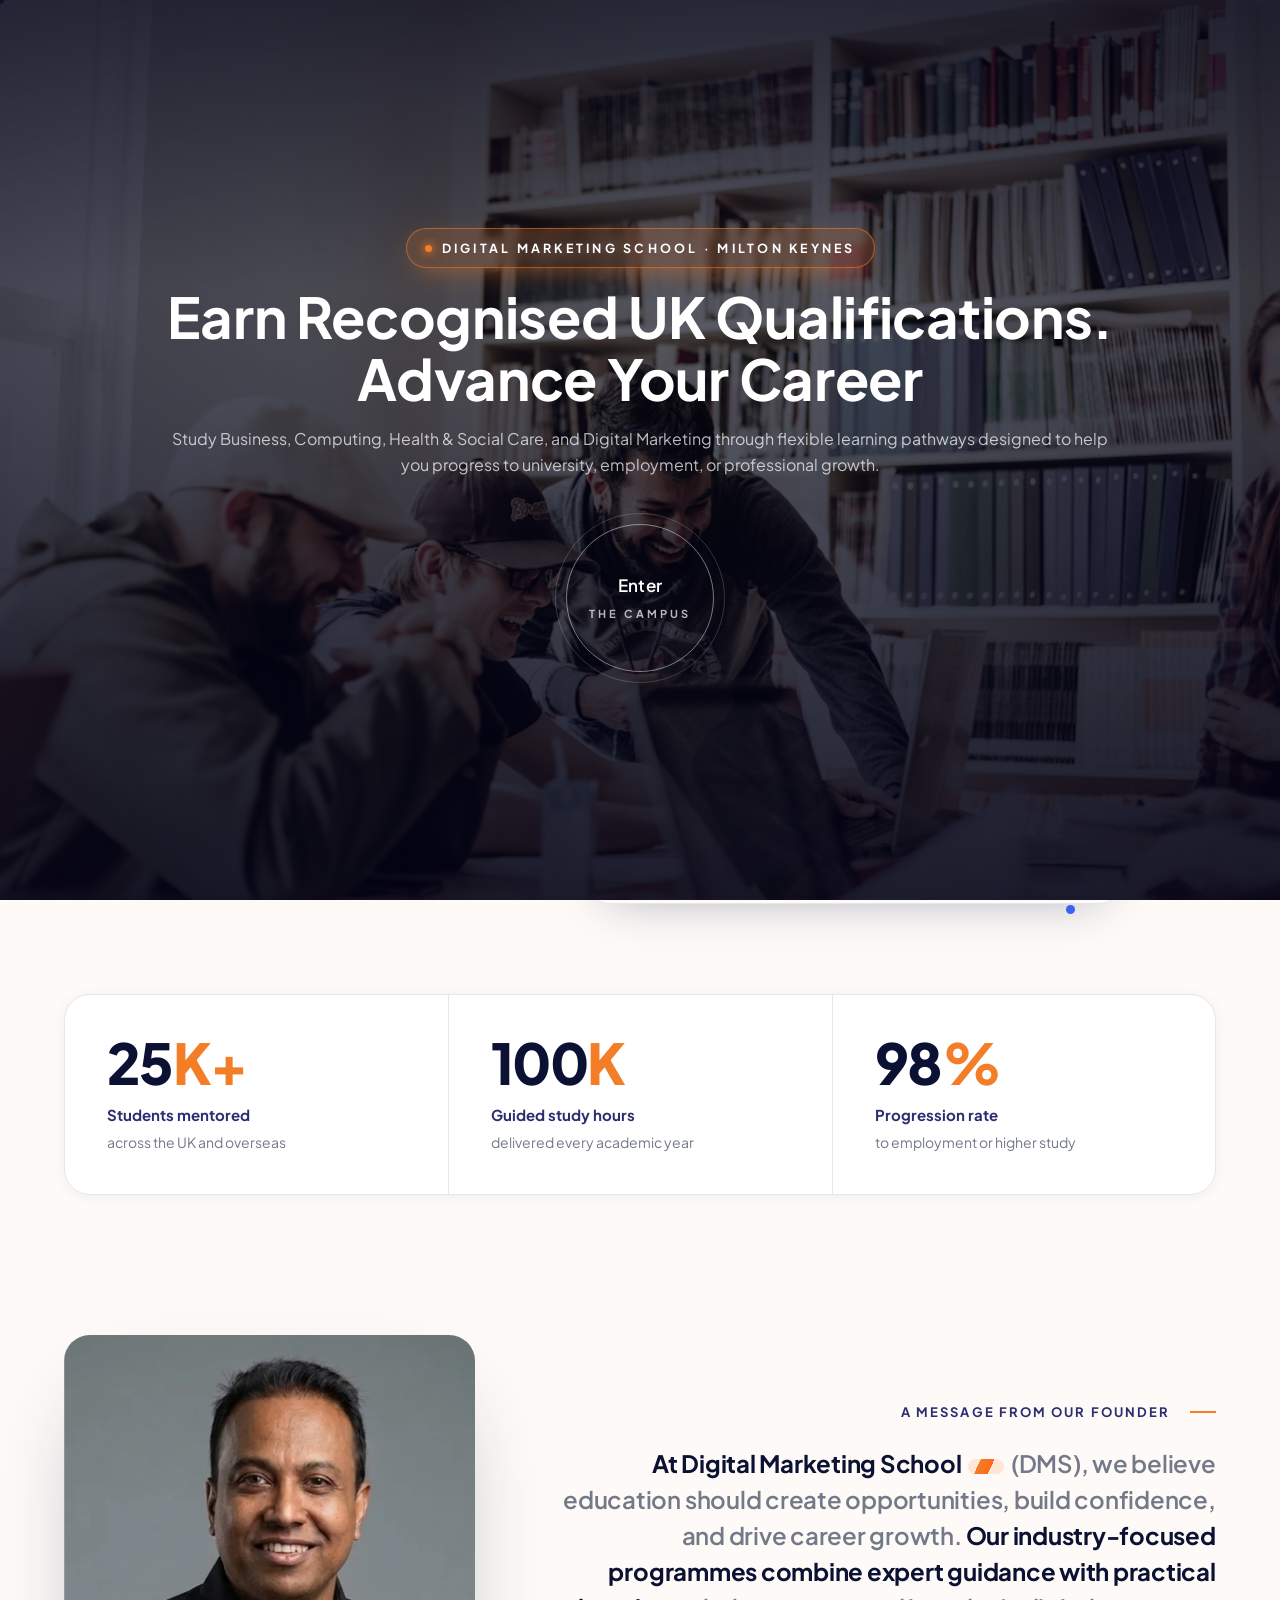
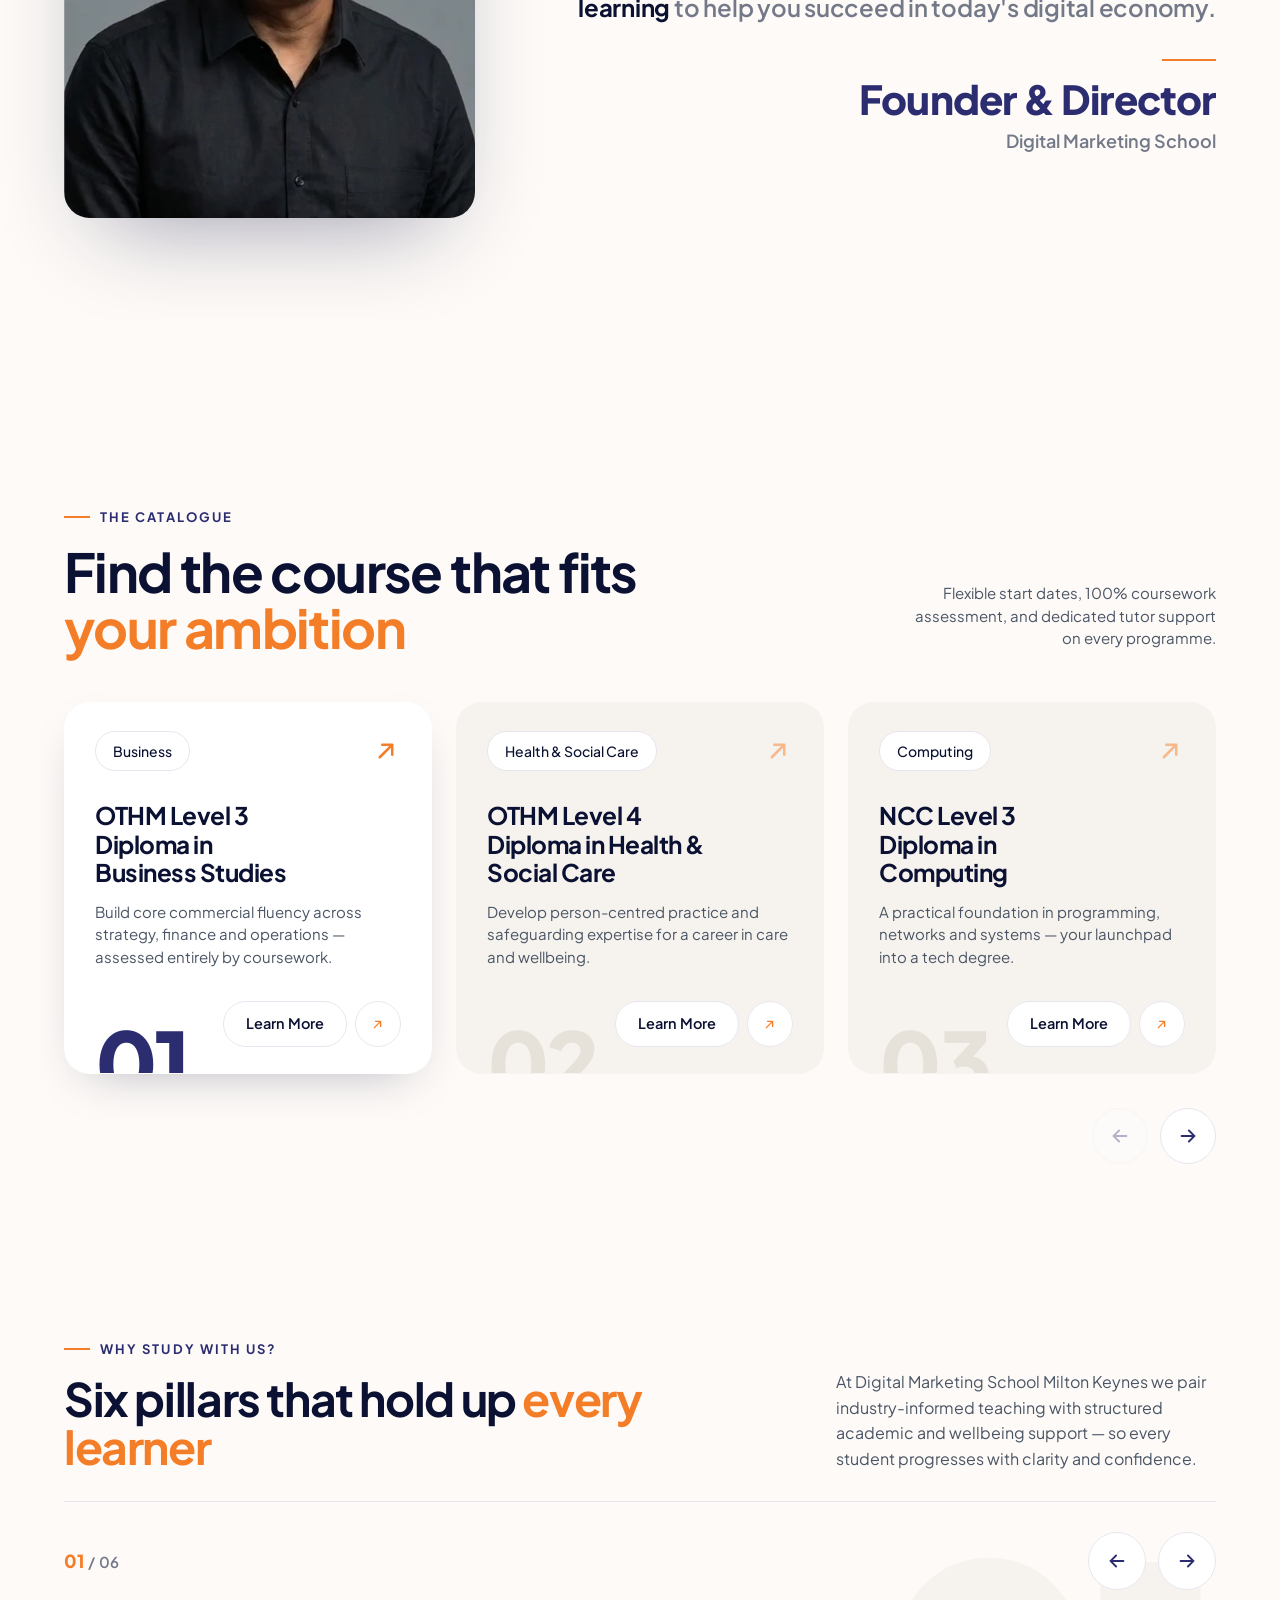
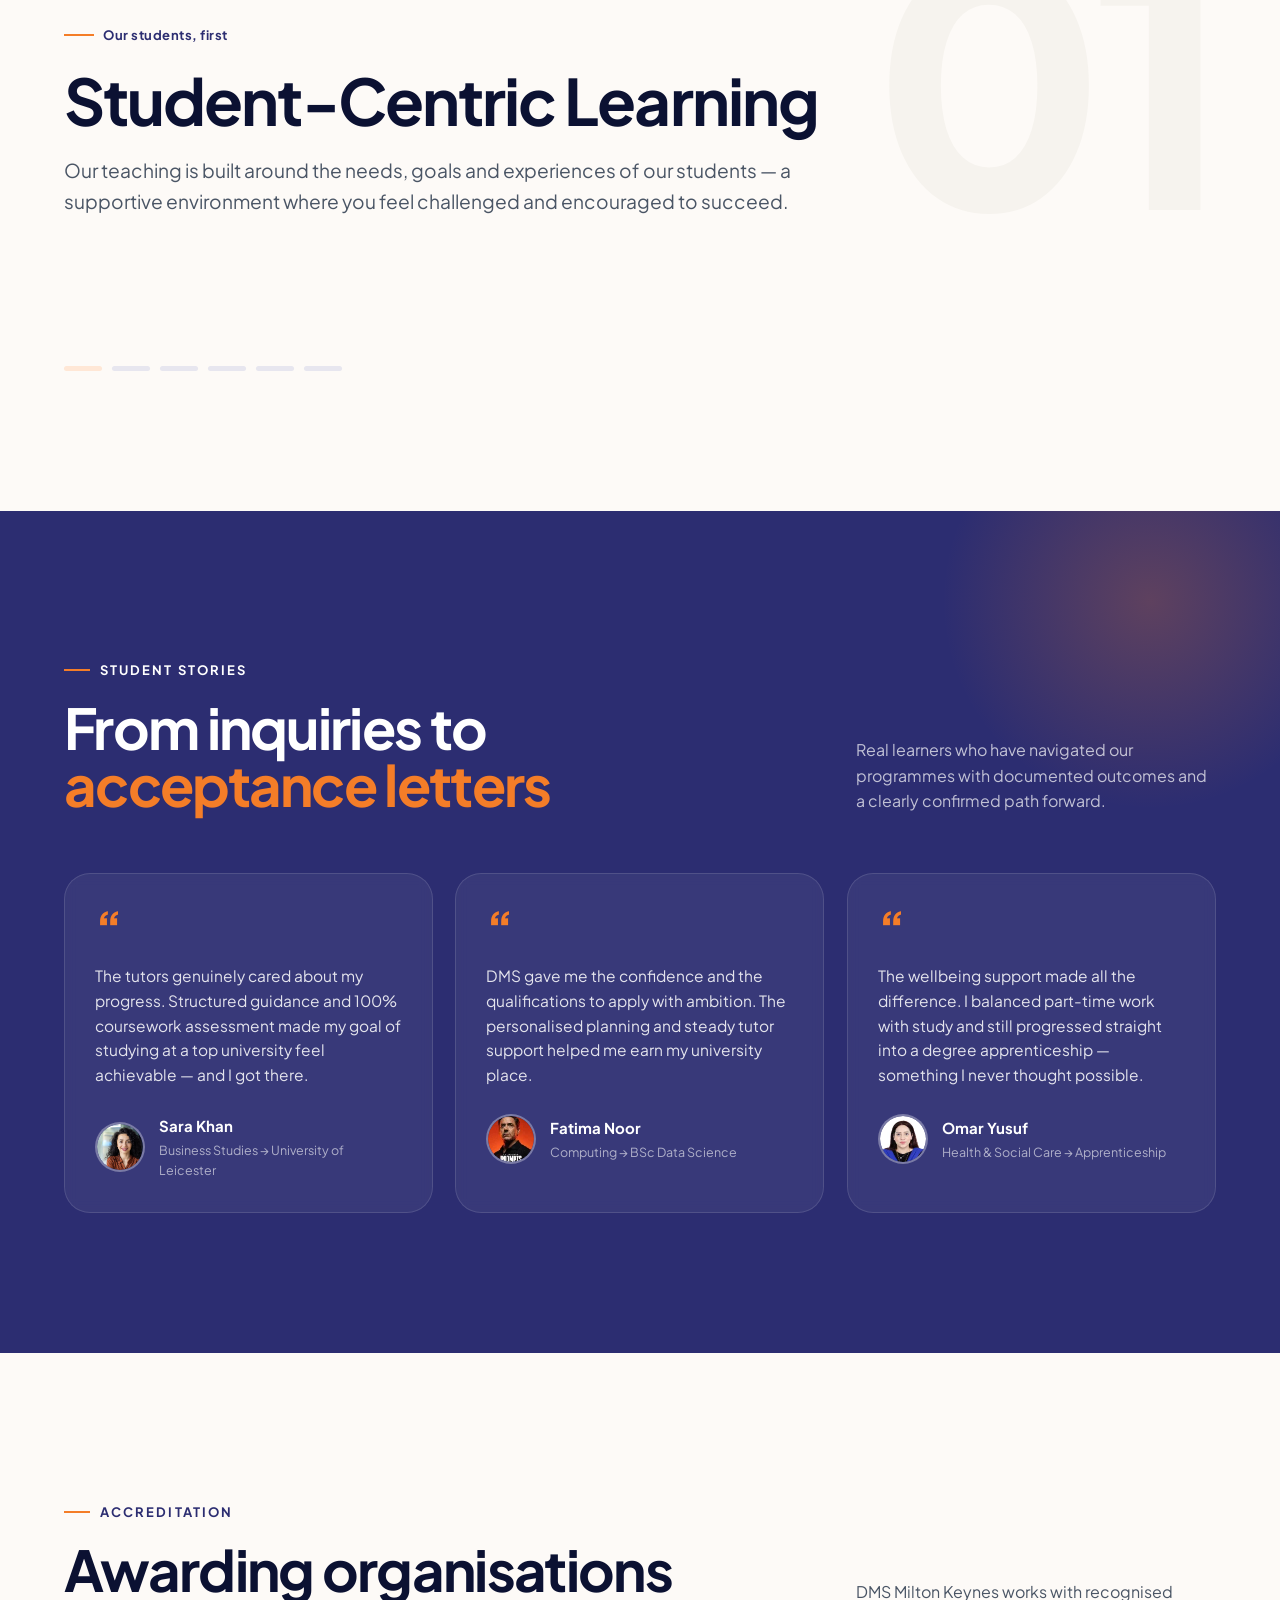
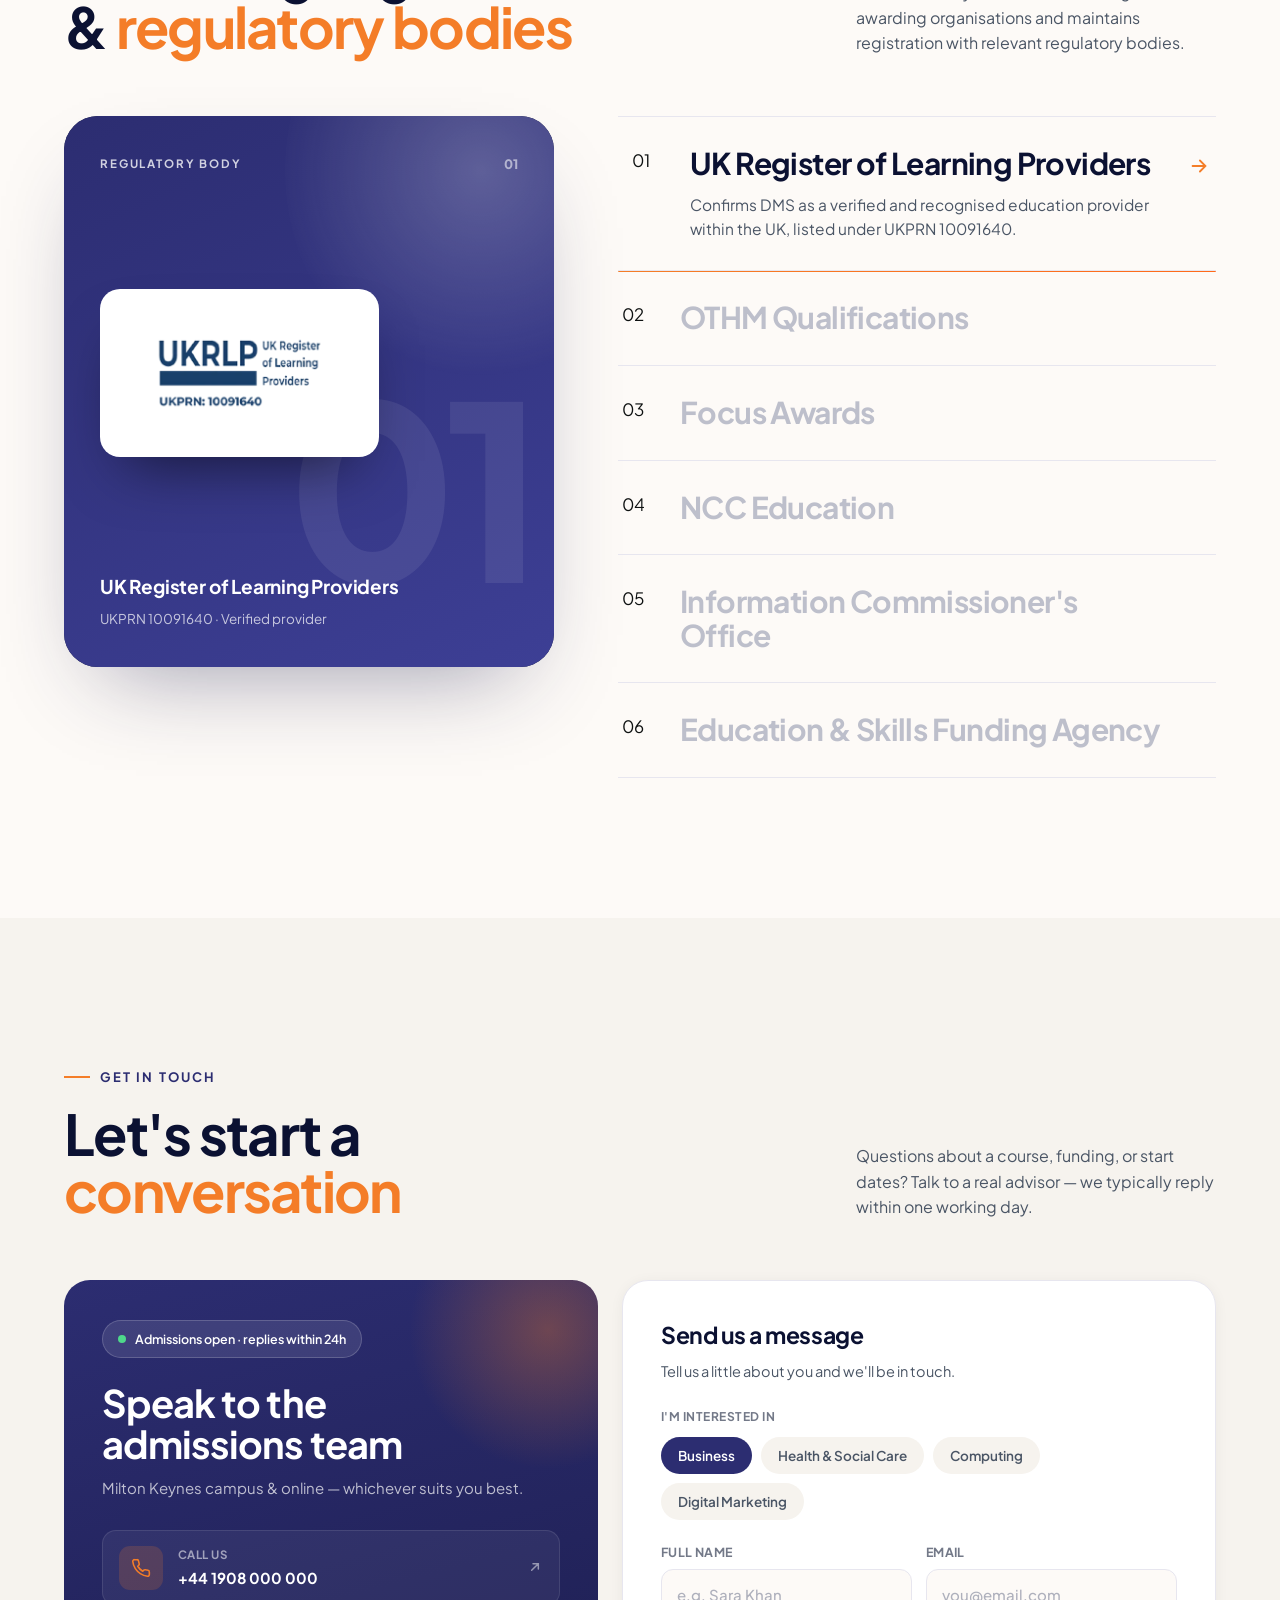
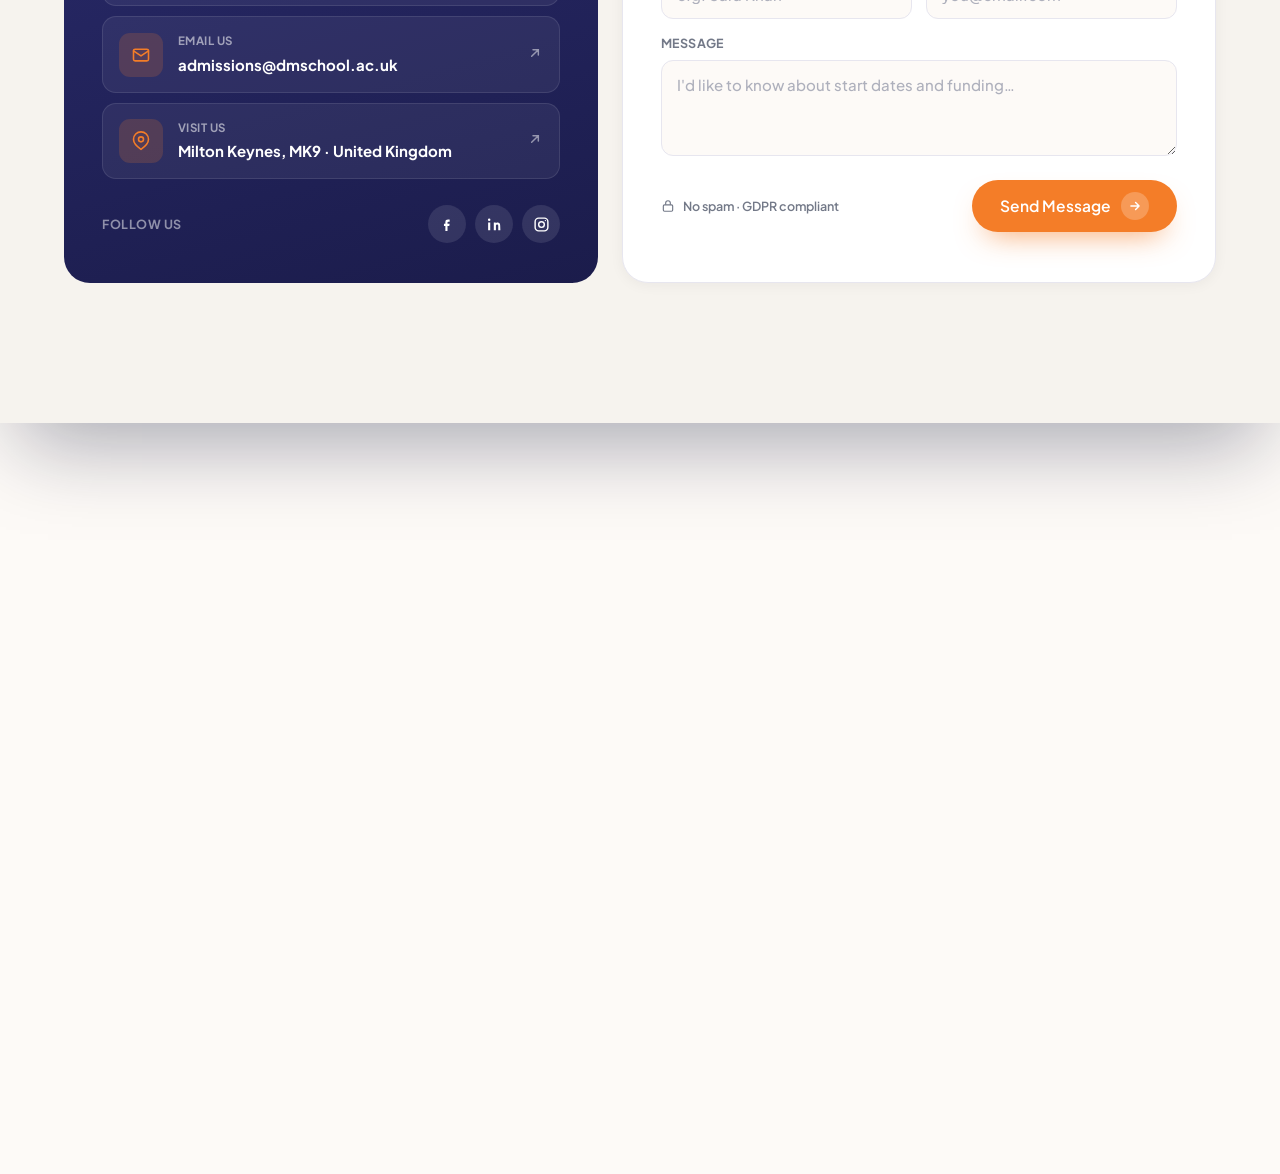
==== commit 12819658: "Polish website rebuild styles, content and assets" ====
--- a/index.html
+++ b/index.html
@@ -397,7 +397,6 @@
       <article class="testi-card reveal" data-cursor="Read" data-cursor-variant="light">
         <div class="testi-top">
           <div class="testi-quote">&ldquo;</div>
-          <span class="cls">Sept 2024 Intake</span>
         </div>
         <p>The tutors genuinely cared about my progress. Structured guidance and 100% coursework assessment made my goal of studying at a top university feel achievable — and I got there.</p>
         <div class="testi-foot">
@@ -408,7 +407,6 @@
       <article class="testi-card reveal d1" data-cursor="Read" data-cursor-variant="light">
         <div class="testi-top">
           <div class="testi-quote">&ldquo;</div>
-          <span class="cls">Jan 2025 Intake</span>
         </div>
         <p>DMS gave me the confidence and the qualifications to apply with ambition. The personalised planning and steady tutor support helped me earn my university place.</p>
         <div class="testi-foot">
@@ -419,7 +417,6 @@
       <article class="testi-card reveal d2" data-cursor="Read" data-cursor-variant="light">
         <div class="testi-top">
           <div class="testi-quote">&ldquo;</div>
-          <span class="cls">Sept 2023 Intake</span>
         </div>
         <p>The wellbeing support made all the difference. I balanced part-time work with study and still progressed straight into a degree apprenticeship — something I never thought possible.</p>
         <div class="testi-foot">
--- a/sections.css
+++ b/sections.css
@@ -282,15 +282,13 @@
 .adv-btn-label { display: inline-flex; align-items: center; height: 46px; padding: 0 22px; border: 1px solid var(--line); border-radius: 999px; background: #fff; color: var(--indigo-ink); font-weight: 600; font-size: 14.5px; white-space: nowrap; transition: background .45s var(--ease), color .45s, border-color .45s, padding .45s var(--ease), border-radius .45s var(--ease); }
 .adv-btn-ic { width: 46px; height: 46px; border-radius: 50%; border: 1px solid var(--line); background: #fff; display: grid; place-items: center; color: var(--orange); transition: background .45s var(--ease), color .45s, border-color .45s, transform .5s var(--ease), border-radius .45s var(--ease); }
 .adv-btn-ic svg { transition: transform .5s var(--ease); }
-/* merge into one solid button on hover */
-.adv-btn:hover, .adv-card:hover .adv-btn { gap: 0; }
+/* merge into one button on hover — full-round dark pill + orange circle overlapping its end */
+.adv-btn-ic { position: relative; z-index: 1; }
 .adv-btn:hover .adv-btn-label, .adv-card:hover .adv-btn-label {
-  background: var(--orange); color: #fff; border-color: var(--orange);
-  border-top-right-radius: 0; border-bottom-right-radius: 0; padding-right: 14px;
+  background: var(--indigo); color: #fff; border-color: var(--indigo); padding-right: 32px;
 }
 .adv-btn:hover .adv-btn-ic, .adv-card:hover .adv-btn-ic {
-  background: var(--orange); color: #fff; border-color: var(--orange);
-  border-top-left-radius: 0; border-bottom-left-radius: 0;
+  background: var(--orange); color: #fff; border-color: var(--orange); margin-left: -24px;
 }
 .adv-btn:hover .adv-btn-ic svg, .adv-card:hover .adv-btn-ic svg { transform: rotate(45deg); }
 
--- a/apply-modal.css
+++ b/apply-modal.css
@@ -29,7 +29,7 @@
   color: #fff; padding: 40px 36px; display: flex; flex-direction: column; position: relative; overflow: hidden;
 }
 .apply-aside::after { content: ''; position: absolute; right: -70px; top: -70px; width: 220px; height: 220px; border-radius: 50%; background: radial-gradient(circle, rgba(244,125,40,.32), transparent 70%); }
-.apply-logo { height: 40px; width: auto; margin-bottom: auto; position: relative; z-index: 1; }
+.apply-logo { height: 52px; width: auto; max-width: 78%; object-fit: contain; margin-bottom: auto; position: relative; z-index: 1; }
 .apply-aside-title { font-size: 25px; font-weight: 700; letter-spacing: -.02em; line-height: 1.15; margin-top: 38px; position: relative; z-index: 1; }
 .apply-aside-sub { font-size: 14.5px; color: rgba(255,255,255,.7); margin-top: 12px; line-height: 1.55; position: relative; z-index: 1; }
 .apply-points { display: flex; flex-direction: column; gap: 12px; margin-top: 26px; position: relative; z-index: 1; }
